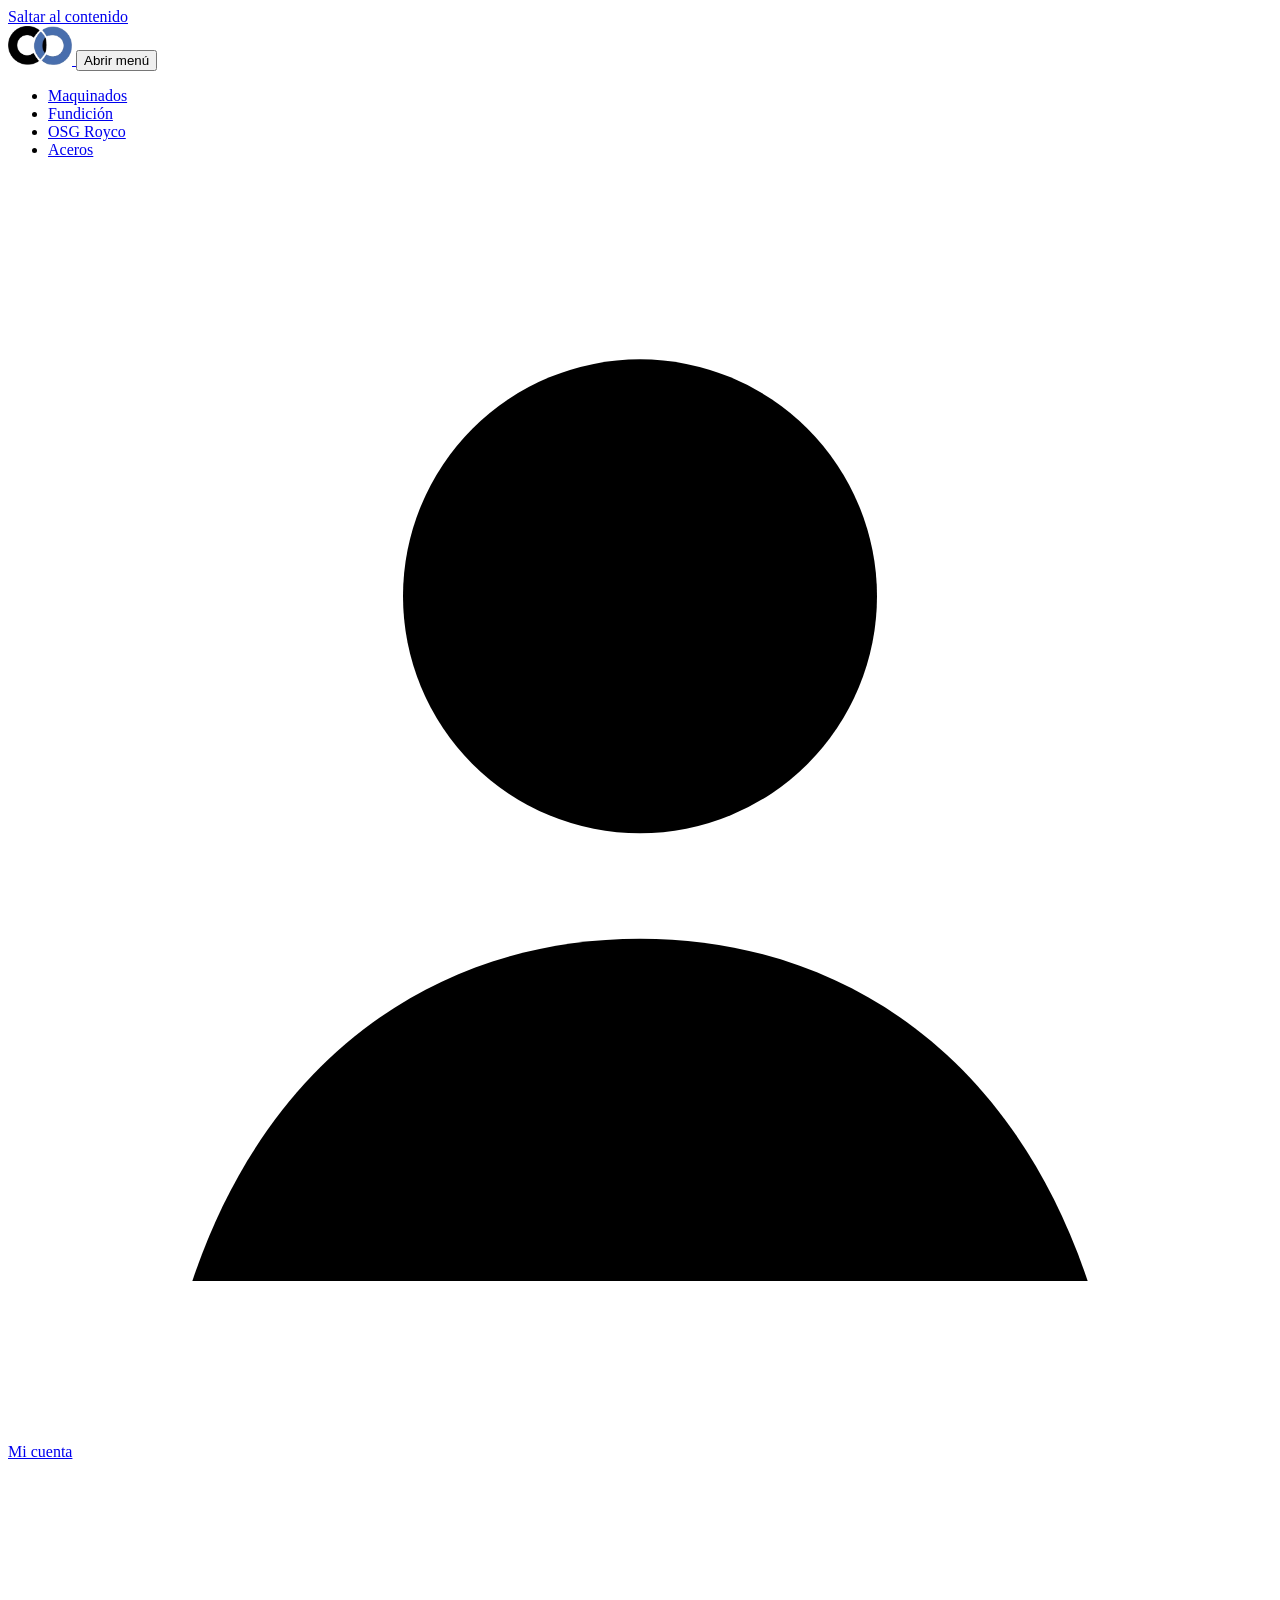
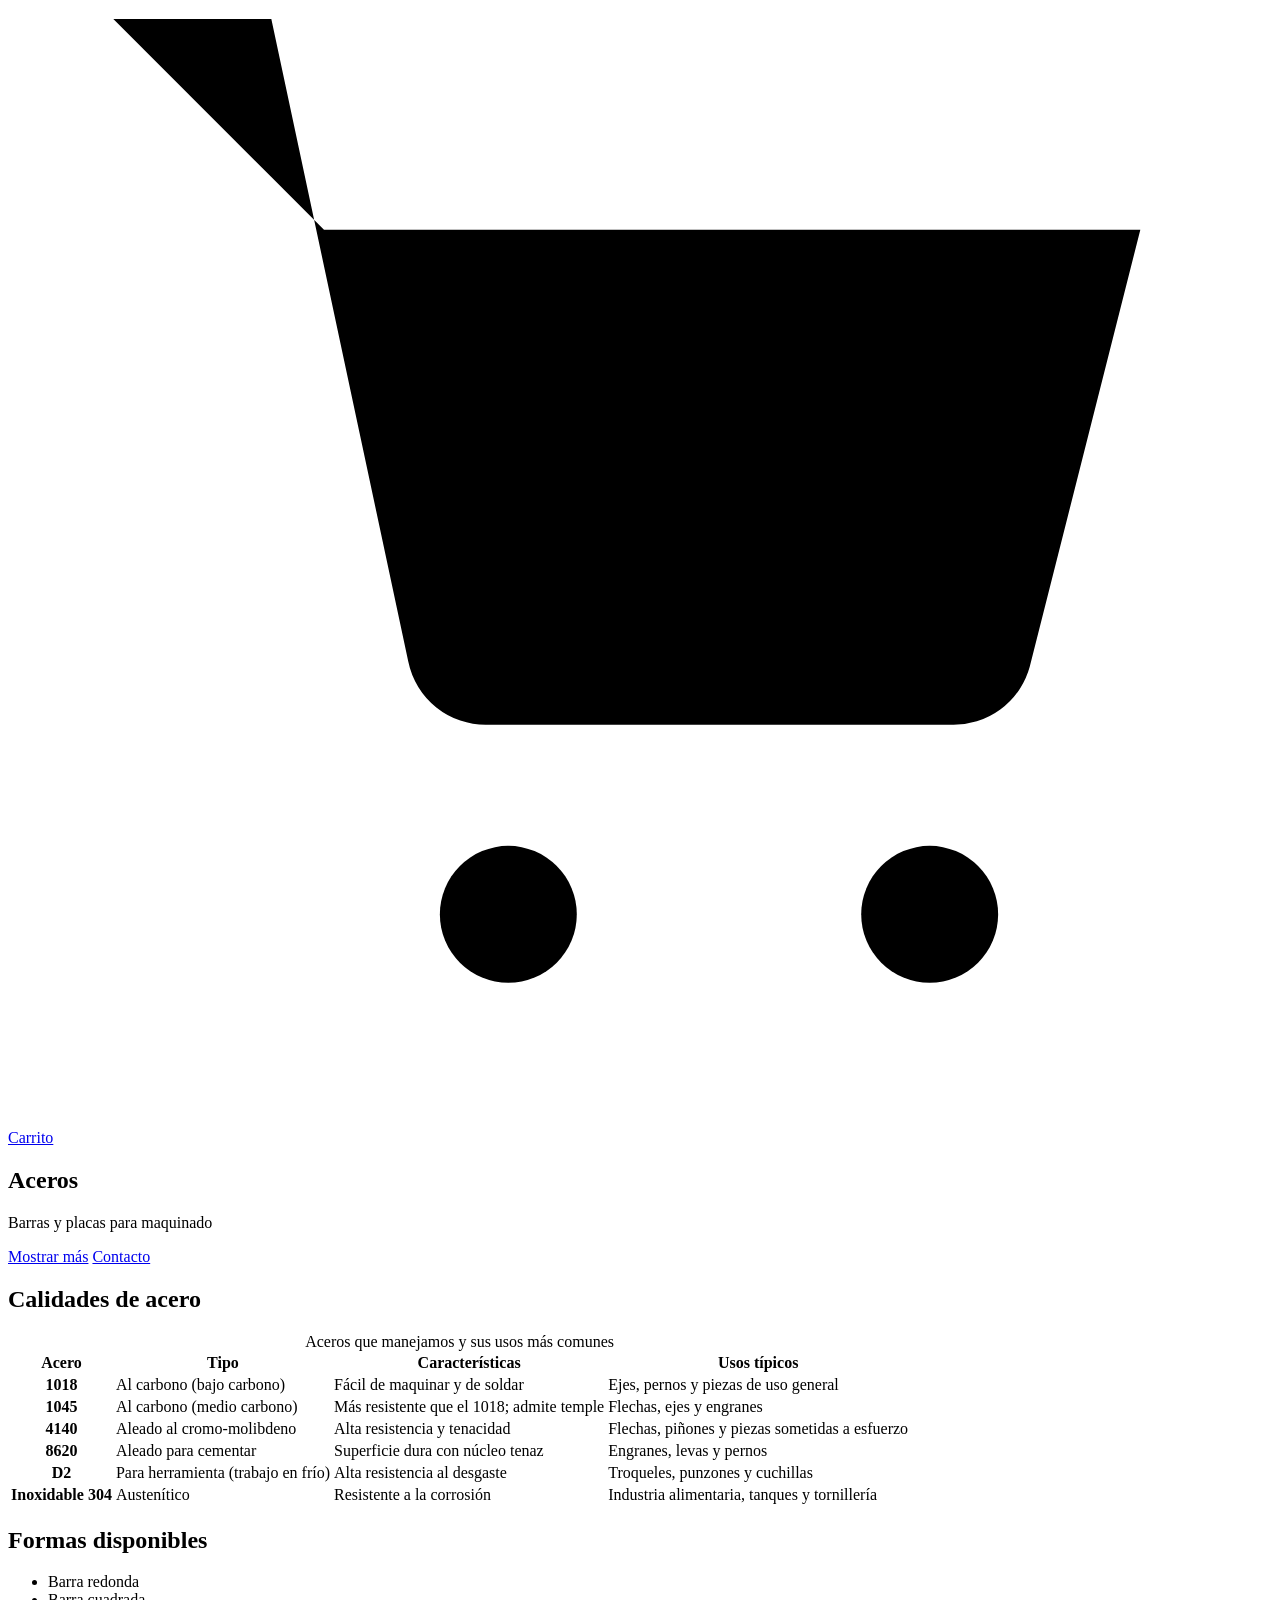
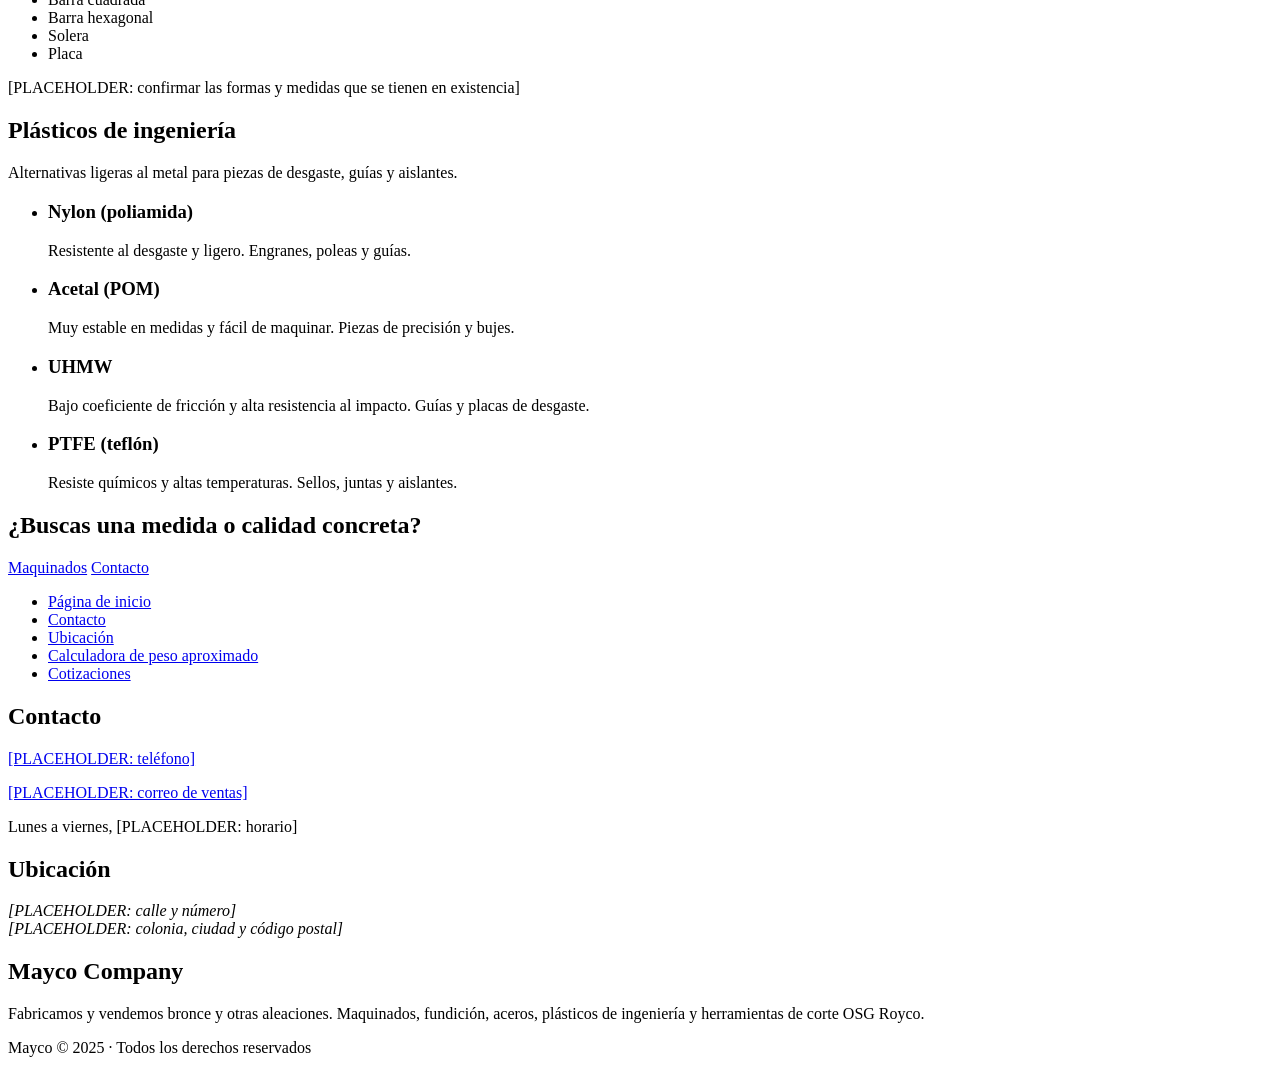
==== pages/aceros.html @ c5e868a6 "estructura HTML de las 9 páginas e imágenes optimizadas" ====
<!DOCTYPE html>
<html lang="es">
<head>
  <meta charset="UTF-8">
  <meta name="viewport" content="width=device-width, initial-scale=1.0">
  <title>Aceros · Mayco Company</title>
  <meta name="description" content="Aceros al carbono, aleados, para herramienta e inoxidables en barra y placa. También plásticos de ingeniería.">
  <link rel="icon" href="../assets/img/logo-co.webp" type="image/webp">
  <!-- Tipografías (propuesta D5, pendiente de aprobar): Kumbh Sans y Archivo -->
  <link rel="preconnect" href="https://fonts.googleapis.com">
  <link rel="preconnect" href="https://fonts.gstatic.com" crossorigin>
  <link rel="stylesheet" href="https://fonts.googleapis.com/css2?family=Archivo:wght@400;600;700&amp;family=Kumbh+Sans:wght@400;500;700&amp;display=swap">
  <!-- Estilos del proyecto, siempre en este orden -->
  <link rel="stylesheet" href="../css/variables.css">
  <link rel="stylesheet" href="../css/base.css">
  <link rel="stylesheet" href="../css/layout.css">
  <link rel="stylesheet" href="../css/components.css">
  <link rel="stylesheet" href="../css/responsive.css">
</head>
<body class="page page--aceros">
  <a class="skip-link" href="#contenido">Saltar al contenido</a>

  <!-- IA: generado · Header común (igual en todas las páginas con navegación) -->
  <header class="site-header">
    <div class="site-header__inner container">
      <a class="site-header__logo" href="../index.html">
        <img src="../assets/img/logo-co.webp" alt="Mayco Company, ir al inicio" width="64" height="39">
      </a>

      <button class="site-header__toggle" type="button" aria-expanded="false" aria-controls="menu-principal">
        <span class="visually-hidden">Abrir menú</span>
        <span class="site-header__toggle-bar" aria-hidden="true"></span>
        <span class="site-header__toggle-bar" aria-hidden="true"></span>
        <span class="site-header__toggle-bar" aria-hidden="true"></span>
      </button>

      <nav class="site-nav" id="menu-principal" aria-label="Principal">
        <ul class="site-nav__list">
          <li class="site-nav__item"><a class="site-nav__link" href="maquinados.html">Maquinados</a></li>
          <li class="site-nav__item"><a class="site-nav__link" href="fundicion.html">Fundición</a></li>
          <li class="site-nav__item"><a class="site-nav__link" href="osgRoyco.html">OSG Royco</a></li>
          <li class="site-nav__item"><a class="site-nav__link" href="aceros.html" aria-current="page">Aceros</a></li>
        </ul>
      </nav>

      <div class="site-header__actions">
        <a class="icon-link" href="user.html">
          <svg class="icon" viewBox="0 0 24 24" aria-hidden="true" focusable="false"><circle cx="12" cy="8" r="4.5"/><path d="M3.5 21c1.4-4.2 4.6-6.5 8.5-6.5s7.1 2.3 8.5 6.5"/></svg>
          <span class="visually-hidden">Mi cuenta</span>
        </a>
        <a class="icon-link icon-link--cart" href="carrito.html">
          <svg class="icon" viewBox="0 0 24 24" aria-hidden="true" focusable="false"><path d="M2 3h3l2.6 12.2a1.5 1.5 0 0 0 1.5 1.2h8.8a1.5 1.5 0 0 0 1.5-1.1L21.5 7H6"/><circle cx="9.5" cy="20" r="1.3"/><circle cx="17.5" cy="20" r="1.3"/></svg>
          <span class="visually-hidden">Carrito</span>
          <span class="cart-count" data-cart-count hidden>0</span>
        </a>
      </div>
    </div>
  </header>

  <main id="contenido">
    <!-- IA: generado · Hero (sin captura en el diseño: propuesta) -->
    <section class="hero hero--simple" aria-labelledby="page-titulo">
      <div class="hero__content container">
        <h1 class="hero__title" id="page-titulo">Aceros</h1>
        <p class="hero__subtitle">Barras y placas para maquinado</p>
        <div class="button-group">
          <a class="btn btn--secondary" href="#calidades-acero">Mostrar más</a>
          <a class="btn btn--primary" href="#contacto">Contacto</a>
        </div>
      </div>
    </section>

    <!-- IA: generado · Calidades de acero -->
    <section class="section section--alt" id="calidades-acero" aria-labelledby="calidades-titulo">
      <div class="container">
        <h2 class="section__title" id="calidades-titulo">Calidades de acero</h2>
        <div class="table-wrapper">
          <table class="data-table">
            <caption class="data-table__caption">Aceros que manejamos y sus usos más comunes</caption>
            <thead>
              <tr>
                <th scope="col">Acero</th>
                <th scope="col">Tipo</th>
                <th scope="col">Características</th>
                <th scope="col">Usos típicos</th>
              </tr>
            </thead>
            <tbody>
              <tr>
                <th scope="row">1018</th>
                <td>Al carbono (bajo carbono)</td>
                <td>Fácil de maquinar y de soldar</td>
                <td>Ejes, pernos y piezas de uso general</td>
              </tr>
              <tr>
                <th scope="row">1045</th>
                <td>Al carbono (medio carbono)</td>
                <td>Más resistente que el 1018; admite temple</td>
                <td>Flechas, ejes y engranes</td>
              </tr>
              <tr>
                <th scope="row">4140</th>
                <td>Aleado al cromo-molibdeno</td>
                <td>Alta resistencia y tenacidad</td>
                <td>Flechas, piñones y piezas sometidas a esfuerzo</td>
              </tr>
              <tr>
                <th scope="row">8620</th>
                <td>Aleado para cementar</td>
                <td>Superficie dura con núcleo tenaz</td>
                <td>Engranes, levas y pernos</td>
              </tr>
              <tr>
                <th scope="row">D2</th>
                <td>Para herramienta (trabajo en frío)</td>
                <td>Alta resistencia al desgaste</td>
                <td>Troqueles, punzones y cuchillas</td>
              </tr>
              <tr>
                <th scope="row">Inoxidable 304</th>
                <td>Austenítico</td>
                <td>Resistente a la corrosión</td>
                <td>Industria alimentaria, tanques y tornillería</td>
              </tr>
            </tbody>
          </table>
        </div>
      </div>
    </section>

    <!-- IA: generado · Formas -->
    <section class="section" aria-labelledby="formas-titulo">
      <div class="container">
        <h2 class="section__title" id="formas-titulo">Formas disponibles</h2>
        <ul class="tag-list">
          <li class="tag-list__item">Barra redonda</li>
          <li class="tag-list__item">Barra cuadrada</li>
          <li class="tag-list__item">Barra hexagonal</li>
          <li class="tag-list__item">Solera</li>
          <li class="tag-list__item">Placa</li>
        </ul>
        <p class="note">[PLACEHOLDER: confirmar las formas y medidas que se tienen en existencia]</p>
      </div>
    </section>

    <!-- IA: generado · Plásticos de ingeniería -->
    <section class="section section--alt" id="plasticos" aria-labelledby="plasticos-titulo">
      <div class="container">
        <h2 class="section__title" id="plasticos-titulo">Plásticos de ingeniería</h2>
        <p class="section__intro">Alternativas ligeras al metal para piezas de desgaste, guías y aislantes.</p>
        <ul class="card-grid card-grid--4">
          <li class="service-card">
            <h3 class="service-card__title">Nylon (poliamida)</h3>
            <p class="service-card__text">Resistente al desgaste y ligero. Engranes, poleas y guías.</p>
          </li>
          <li class="service-card">
            <h3 class="service-card__title">Acetal (POM)</h3>
            <p class="service-card__text">Muy estable en medidas y fácil de maquinar. Piezas de precisión y bujes.</p>
          </li>
          <li class="service-card">
            <h3 class="service-card__title">UHMW</h3>
            <p class="service-card__text">Bajo coeficiente de fricción y alta resistencia al impacto. Guías y placas de desgaste.</p>
          </li>
          <li class="service-card">
            <h3 class="service-card__title">PTFE (teflón)</h3>
            <p class="service-card__text">Resiste químicos y altas temperaturas. Sellos, juntas y aislantes.</p>
          </li>
        </ul>
      </div>
    </section>

    <!-- IA: generado · Llamada a la acción -->
    <section class="cta" aria-labelledby="cta-titulo">
      <div class="container">
        <h2 class="cta__title" id="cta-titulo">¿Buscas una medida o calidad concreta?</h2>
        <div class="button-group">
          <a class="btn btn--secondary" href="maquinados.html">Maquinados</a>
          <a class="btn btn--primary" href="#contacto">Contacto</a>
        </div>
      </div>
    </section>
  </main>

  <!-- IA: generado · Footer común (igual en todas las páginas) -->
  <footer class="site-footer">
    <div class="site-footer__inner container">
      <nav class="site-footer__nav" aria-label="Pie de página">
        <ul class="site-footer__links">
          <li><a href="../index.html">Página de inicio</a></li>
          <li><a href="#contacto">Contacto</a></li>
          <li><a href="#ubicacion">Ubicación</a></li>
          <li><a href="fundicion.html#calculadora">Calculadora de peso aproximado</a></li>
          <li><a href="cotizacion.html">Cotizaciones</a></li>
        </ul>
      </nav>

      <div class="site-footer__info">
        <section class="site-footer__block" id="contacto" aria-labelledby="footer-contacto">
          <h2 class="site-footer__title" id="footer-contacto">Contacto</h2>
          <!-- PLACEHOLDER: sustituir teléfono y correo por los reales -->
          <p><a href="tel:+520000000000">[PLACEHOLDER: teléfono]</a></p>
          <p><a href="mailto:ventas@ejemplo.com">[PLACEHOLDER: correo de ventas]</a></p>
          <p>Lunes a viernes, [PLACEHOLDER: horario]</p>
        </section>
        <section class="site-footer__block" id="ubicacion" aria-labelledby="footer-ubicacion">
          <h2 class="site-footer__title" id="footer-ubicacion">Ubicación</h2>
          <address>[PLACEHOLDER: calle y número]<br>[PLACEHOLDER: colonia, ciudad y código postal]</address>
        </section>
        <section class="site-footer__block" aria-labelledby="footer-empresa">
          <h2 class="site-footer__title" id="footer-empresa">Mayco Company</h2>
          <p>Fabricamos y vendemos bronce y otras aleaciones. Maquinados, fundición, aceros, plásticos de ingeniería y herramientas de corte OSG Royco.</p>
        </section>
      </div>

      <p class="site-footer__copy">Mayco © 2025 · Todos los derechos reservados</p>
    </div>
  </footer>
</body>
</html>
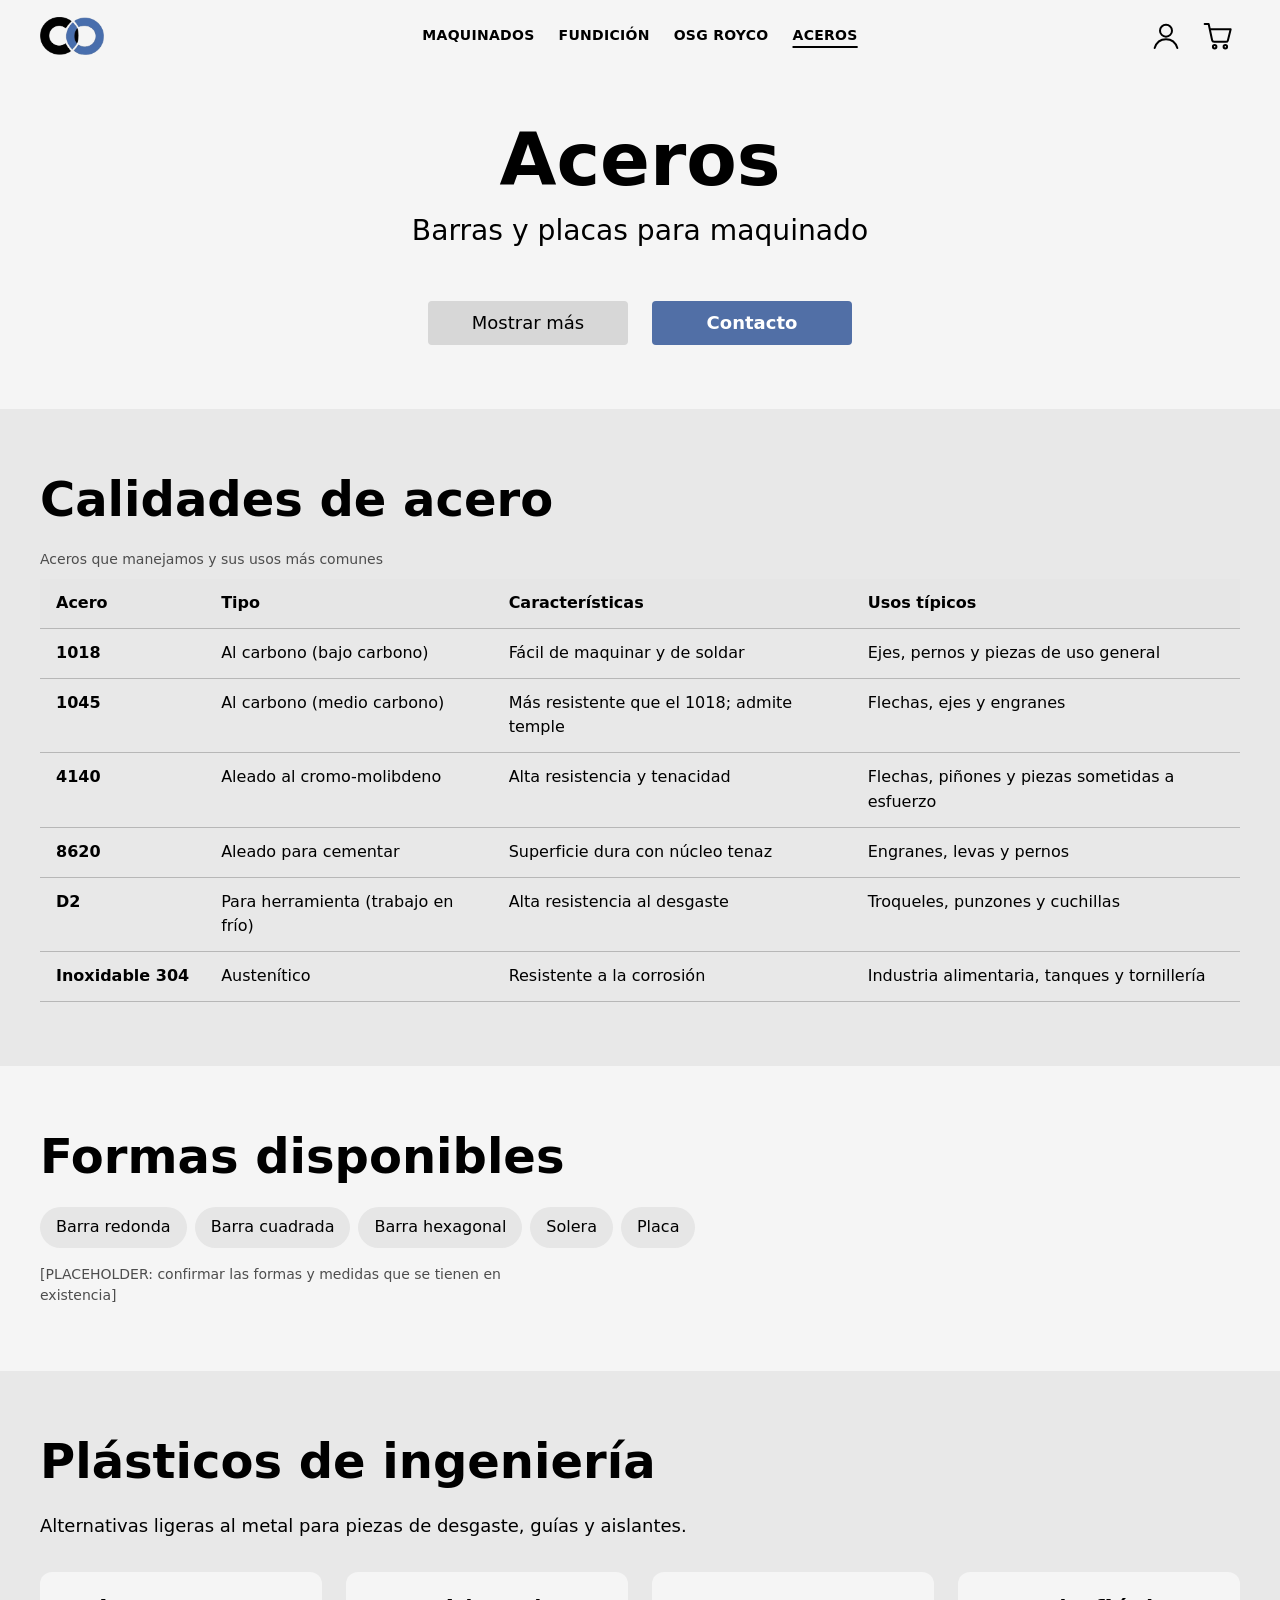
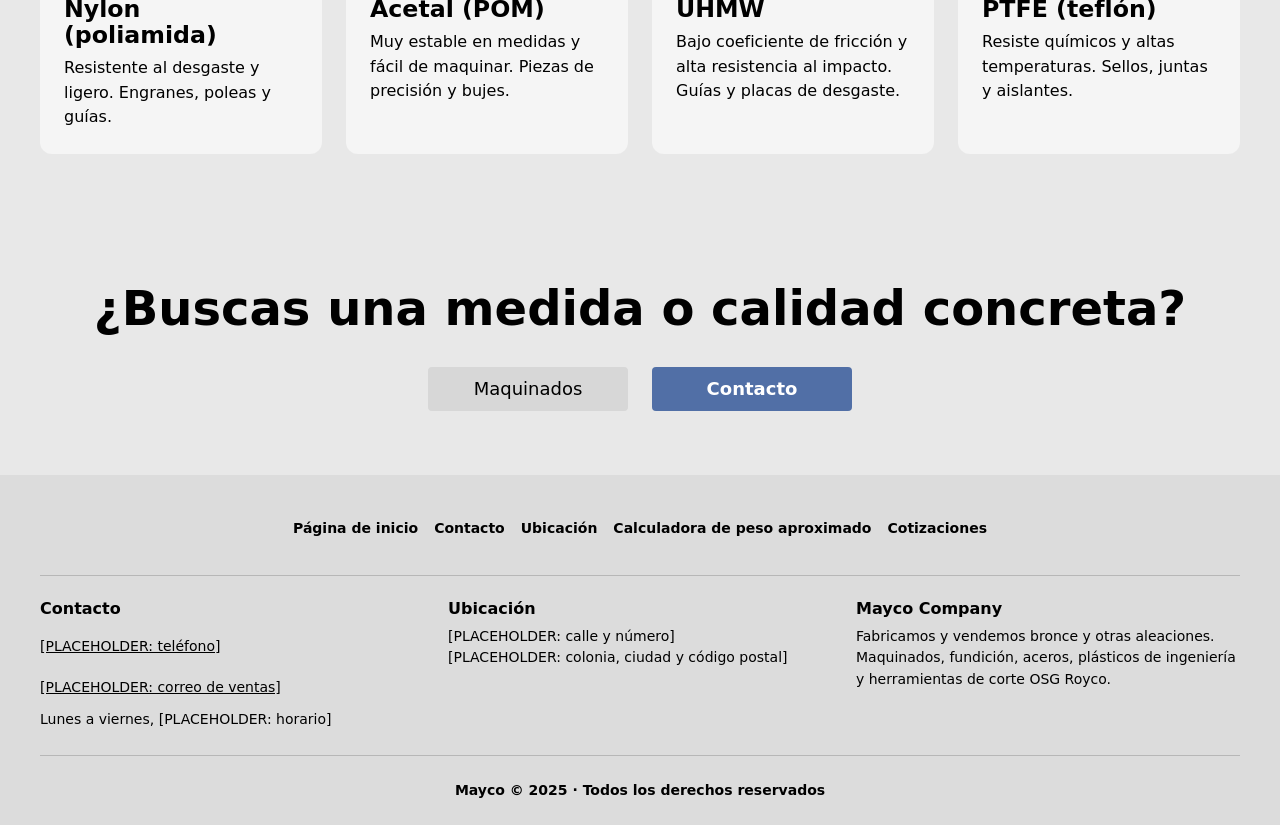
==== commit b5566b1a: "interacciones con JavaScript (menú, carrusel, calculadora, cotización, compra, carrito y cuenta)" ====
--- a/pages/aceros.html
+++ b/pages/aceros.html
@@ -16,6 +16,9 @@
   <link rel="stylesheet" href="../css/layout.css">
   <link rel="stylesheet" href="../css/components.css">
   <link rel="stylesheet" href="../css/responsive.css">
+  <!-- main.js se carga sin defer para añadir la clase .js antes de pintar la página -->
+  <script src="../js/main.js"></script>
+
 </head>
 <body class="page page--aceros">
   <a class="skip-link" href="#contenido">Saltar al contenido</a>
--- a/css/variables.css
+++ b/css/variables.css
@@ -0,0 +1,94 @@
+/* ==========================================================================
+   variables.css
+   Design tokens del proyecto. Es el ÚNICO archivo donde se escriben colores,
+   fuentes, tamaños, espaciados y radios. El resto de hojas usa var(--…).
+   Valores medidos en las capturas de docs/diseno/ (Fase 0).
+   ========================================================================== */
+
+:root {
+  /* ------------------------------------------------------------------
+     Colores
+     ------------------------------------------------------------------ */
+  --color-primario: #516fa6;          /* Botón principal, panel del login */
+  --color-primario-hover: #415a88;    /* Hover del botón principal (propuesta) */
+  --color-texto: #000000;             /* Texto y titulares */
+  --color-texto-suave: #4d4d4d;       /* Ayudas, notas y referencias */
+  --color-texto-invertido: #ffffff;   /* Texto sobre foto o sobre azul */
+  --color-fondo: #f5f5f5;             /* Fondo general */
+  --color-superficie: #f2f2f2;        /* Tarjetas y opciones SAE */
+  --color-seccion: #e8e8e8;           /* Fondo de zonas (carrusel, tarjetas) */
+  --color-caja: #e6e6e6;              /* Caja de opciones de la cotización */
+  --color-btn-secundario: #d7d7d7;    /* Botón «Mostrar más» */
+  --color-btn-secundario-hover: #c4c4c4;
+  --color-input: #dbdbdb;             /* Campos del login y signup */
+  --color-footer: #dcdcdc;            /* Footer */
+  --color-deshabilitado: #cecece;     /* Botones inactivos */
+  --color-indicador: #7b7b7b;         /* Puntos del carrusel y de los pasos */
+  --color-borde: #b7b7b7;             /* Borde de la tarjeta de producto */
+  --color-blanco: #ffffff;            /* Fondos blancos (ilustración del login) */
+  --color-error: #b3261e;             /* Mensajes de error (propuesta) */
+  --color-foco: #1f3a6b;              /* Anillo de foco del teclado (propuesta) */
+  --color-velo: rgb(0 0 0 / 0.45);    /* Velo sobre las fotos para leer el texto */
+  --color-hover-oscuro: rgb(0 0 0 / 0.06);      /* Hover sobre fondo claro */
+  --color-hover-claro: rgb(255 255 255 / 0.5);  /* Hover dentro de la caja de opciones */
+
+  /* ------------------------------------------------------------------
+     Tipografía (D5: pendiente de aprobar al verla)
+     ------------------------------------------------------------------ */
+  --font-titulos: "Kumbh Sans", "Segoe UI", system-ui, sans-serif;
+  --font-ui: "Archivo", "Segoe UI", system-ui, sans-serif;
+
+  --fs-hero: clamp(2.5rem, 4.5vw + 1rem, 5.5rem);      /* «Osg Royco», «Maquinados» */
+  --fs-titulo: clamp(2rem, 2.5vw + 1rem, 3.5rem);      /* «¿Qué tipo», «Stock» */
+  --fs-subtitulo: clamp(1.25rem, 1.2vw + 0.8rem, 2rem);/* «Somos distribuidores…» */
+  --fs-h3: clamp(1.25rem, 0.6vw + 1rem, 1.5rem);
+  --fs-grande: 1.125rem;
+  --fs-cuerpo: 1rem;
+  --fs-pequeno: 0.875rem;
+  --fs-mini: 0.75rem;
+
+  --fw-regular: 400;
+  --fw-medio: 500;
+  --fw-semi: 600;
+  --fw-bold: 700;
+
+  --lh-titulo: 1.1;
+  --lh-cuerpo: 1.55;
+
+  /* ------------------------------------------------------------------
+     Espaciado (escala de 8 px)
+     ------------------------------------------------------------------ */
+  --espacio-1: 0.5rem;   /*  8 px */
+  --espacio-2: 1rem;     /* 16 px */
+  --espacio-3: 1.5rem;   /* 24 px */
+  --espacio-4: 2rem;     /* 32 px */
+  --espacio-5: 3rem;     /* 48 px */
+  --espacio-6: 4rem;     /* 64 px */
+  --espacio-7: 6rem;     /* 96 px */
+
+  /* ------------------------------------------------------------------
+     Radios
+     ------------------------------------------------------------------ */
+  --radio-boton: 4px;
+  --radio-input: 8px;
+  --radio-tarjeta: 12px;
+  --radio-circulo: 50%;
+  --radio-pildora: 999px;
+
+  /* ------------------------------------------------------------------
+     Layout
+     Breakpoints (solo referencia: las custom properties no funcionan
+     dentro de @media): 768px tablet · 1024px escritorio · 1440px diseño
+     ------------------------------------------------------------------ */
+  --ancho-max: 1200px;
+  --ancho-texto: 60ch;
+  --margen-lateral: clamp(1rem, 4vw, 2rem);
+  --header-alto: 4.5rem;
+  --tactil-min: 44px;   /* Área táctil mínima */
+
+  /* ------------------------------------------------------------------
+     Efectos
+     ------------------------------------------------------------------ */
+  --sombra-tarjeta: 0 2px 8px rgb(0 0 0 / 0.08);
+  --transicion: 180ms ease;
+}
--- a/css/base.css
+++ b/css/base.css
@@ -0,0 +1,175 @@
+/* ==========================================================================
+   base.css
+   Reset mínimo y estilos de los elementos HTML sin clase.
+   ========================================================================== */
+
+/* ==========================================================
+   RESET
+   ========================================================== */
+*,
+*::before,
+*::after {
+  box-sizing: border-box;
+}
+
+body,
+h1, h2, h3, h4,
+p,
+figure,
+blockquote,
+dl, dd {
+  margin: 0;
+}
+
+ul[class],
+ol[class] {
+  margin: 0;
+  padding: 0;
+  list-style: none;
+}
+
+/* ==========================================================
+   DOCUMENTO
+   ========================================================== */
+html {
+  scroll-behavior: smooth;
+  -webkit-text-size-adjust: 100%;
+  text-size-adjust: 100%;
+}
+
+body {
+  min-height: 100vh;
+  font-family: var(--font-titulos);
+  font-size: var(--fs-cuerpo);
+  line-height: var(--lh-cuerpo);
+  color: var(--color-texto);
+  background-color: var(--color-fondo);
+  overflow-wrap: break-word;
+}
+
+/* Las anclas no quedan tapadas por el header fijo */
+[id] {
+  scroll-margin-top: calc(var(--header-alto) + var(--espacio-2));
+}
+
+/* El atributo hidden oculta. OJO: una clase que declare display (flex,
+   grid…) tiene la misma prioridad y lo anula; esos casos se refuerzan
+   al final de components.css («ESTADO: oculto»). */
+[hidden] {
+  display: none;
+}
+
+/* ==========================================================
+   TIPOGRAFÍA
+   ========================================================== */
+h1, h2, h3, h4 {
+  font-family: var(--font-titulos);
+  font-weight: var(--fw-bold);
+  line-height: var(--lh-titulo);
+  text-wrap: balance;
+}
+
+a {
+  color: inherit;
+}
+
+strong {
+  font-weight: var(--fw-bold);
+}
+
+address {
+  font-style: normal;
+}
+
+abbr[title] {
+  text-decoration: none;
+}
+
+/* ==========================================================
+   MEDIOS
+   ========================================================== */
+img,
+svg {
+  display: block;
+  max-width: 100%;
+}
+
+img {
+  height: auto;
+}
+
+/* ==========================================================
+   FORMULARIOS Y TABLAS
+   ========================================================== */
+button,
+input,
+select,
+textarea {
+  font: inherit;
+  color: inherit;
+}
+
+button {
+  cursor: pointer;
+}
+
+fieldset {
+  min-width: 0;   /* Evita que un fieldset desborde en móvil */
+  margin: 0;
+  padding: 0;
+  border: 0;
+}
+
+table {
+  width: 100%;
+  border-collapse: collapse;
+}
+
+hr {
+  border: 0;
+  border-top: 1px solid currentColor;
+}
+
+/* ==========================================================
+   FOCO DEL TECLADO
+   ========================================================== */
+:focus-visible {
+  outline: 3px solid var(--color-foco);
+  outline-offset: 3px;
+}
+
+/* ==========================================================
+   UTILIDADES DE ACCESIBILIDAD
+   ========================================================== */
+
+/* Oculta visualmente pero lo leen los lectores de pantalla */
+.visually-hidden {
+  position: absolute;
+  width: 1px;
+  height: 1px;
+  margin: -1px;
+  padding: 0;
+  overflow: hidden;
+  clip: rect(0 0 0 0);
+  white-space: nowrap;
+  border: 0;
+}
+
+/* Enlace «Saltar al contenido»: aparece al recibir el foco */
+.skip-link {
+  position: absolute;
+  top: var(--espacio-1);
+  left: var(--espacio-1);
+  z-index: 200;
+  padding: var(--espacio-1) var(--espacio-2);
+  font-weight: var(--fw-bold);
+  color: var(--color-texto-invertido);
+  background-color: var(--color-primario);
+  border-radius: var(--radio-boton);
+  transform: translateY(-200%);
+  transition: transform var(--transicion);
+}
+
+.skip-link:focus {
+  transform: translateY(0);
+}
--- a/css/layout.css
+++ b/css/layout.css
@@ -0,0 +1,284 @@
+/* ==========================================================================
+   layout.css
+   Estructura general: contenedor, header, navegación, footer y secciones.
+   Mobile-first: aquí están los estilos de móvil; los cambios para pantallas
+   mayores están en responsive.css.
+   ========================================================================== */
+
+/* ==========================================================
+   CONTENEDOR
+   ========================================================== */
+.container {
+  width: min(100% - 2 * var(--margen-lateral), var(--ancho-max));
+  margin-inline: auto;
+}
+
+/* ==========================================================
+   HEADER
+   ========================================================== */
+.site-header {
+  position: sticky;
+  top: 0;
+  z-index: 100;
+  background-color: var(--color-fondo);
+}
+
+.site-header__inner {
+  position: relative;
+  display: flex;
+  flex-wrap: wrap;
+  align-items: center;
+  gap: var(--espacio-1) var(--espacio-2);
+  min-height: var(--header-alto);
+}
+
+.site-header__logo {
+  display: inline-flex;
+  align-items: center;
+  min-height: var(--tactil-min);
+}
+
+.site-header__logo img {
+  width: 3.5rem;
+}
+
+.site-header__actions {
+  display: flex;
+  align-items: center;
+  gap: var(--espacio-1);
+  margin-left: auto;
+}
+
+/* Botón hamburguesa: solo existe cuando hay JavaScript (clase .js en <html>) */
+.site-header__toggle {
+  display: none;
+  flex-direction: column;
+  justify-content: center;
+  gap: 5px;
+  width: var(--tactil-min);
+  height: var(--tactil-min);
+  padding: 10px;
+  background: none;
+  border: 0;
+  border-radius: var(--radio-boton);
+}
+
+.js .site-header__toggle {
+  display: inline-flex;
+}
+
+.site-header__toggle-bar {
+  display: block;
+  width: 100%;
+  height: 2px;
+  background-color: currentColor;
+  border-radius: 2px;
+  transition: transform var(--transicion), opacity var(--transicion);
+}
+
+/* Barras en forma de X cuando el menú está abierto */
+.site-header__toggle[aria-expanded="true"] .site-header__toggle-bar:nth-child(2) {
+  transform: translateY(7px) rotate(45deg);
+}
+
+.site-header__toggle[aria-expanded="true"] .site-header__toggle-bar:nth-child(3) {
+  opacity: 0;
+}
+
+.site-header__toggle[aria-expanded="true"] .site-header__toggle-bar:nth-child(4) {
+  transform: translateY(-7px) rotate(-45deg);
+}
+
+/* Variante: header transparente sobre la foto del hero (Maquinados, Fundición) */
+.site-header--overlay {
+  position: absolute;
+  inset-inline: 0;
+  color: var(--color-texto-invertido);
+  background-color: transparent;
+}
+
+/* Variante: header simplificado de los flujos (logo + título) */
+.site-header--simple .site-header__logo img {
+  width: auto;
+  height: 2.5rem;
+}
+
+.site-header__label {
+  margin-left: auto;
+  font-size: var(--fs-h3);
+  font-weight: var(--fw-bold);
+}
+
+/* ==========================================================
+   NAVEGACIÓN PRINCIPAL
+   Sin JS se ve siempre (en móvil, debajo del logo).
+   Con JS, en móvil es un panel desplegable.
+   ========================================================== */
+.site-nav {
+  order: 3;
+  width: 100%;
+}
+
+.js .site-nav {
+  position: absolute;
+  top: 100%;
+  inset-inline: calc(-1 * var(--margen-lateral));
+  display: none;
+  padding: var(--espacio-2) var(--margen-lateral) var(--espacio-3);
+  color: var(--color-texto);
+  background-color: var(--color-fondo);
+  box-shadow: var(--sombra-tarjeta);
+}
+
+.js .site-nav.is-open {
+  display: block;
+}
+
+.site-nav__list {
+  display: flex;
+  flex-wrap: wrap;
+  gap: 0 var(--espacio-2);
+}
+
+.js .site-nav__list {
+  flex-direction: column;
+}
+
+.site-nav__link {
+  display: flex;
+  align-items: center;
+  min-height: var(--tactil-min);
+  font-family: var(--font-ui);
+  font-size: var(--fs-pequeno);
+  font-weight: var(--fw-bold);
+  text-decoration: none;
+  text-transform: uppercase;
+  letter-spacing: 0.02em;
+}
+
+.site-nav__link:hover,
+.site-nav__link[aria-current="page"] {
+  text-decoration: underline;
+  text-decoration-thickness: 2px;
+  text-underline-offset: 6px;
+}
+
+/* ==========================================================
+   FOOTER
+   ========================================================== */
+.site-footer {
+  padding-block: var(--espacio-4) var(--espacio-3);
+  font-size: var(--fs-pequeno);
+  background-color: var(--color-footer);
+}
+
+.site-footer__links {
+  display: flex;
+  flex-direction: column;
+  align-items: center;
+  gap: 0 var(--espacio-2);
+}
+
+.site-footer__links a {
+  display: inline-flex;
+  align-items: center;
+  min-height: var(--tactil-min);
+  font-weight: var(--fw-semi);
+  text-decoration: none;
+}
+
+.site-footer__links a:hover {
+  text-decoration: underline;
+}
+
+.site-footer__info {
+  display: grid;
+  gap: var(--espacio-3);
+  margin-block: var(--espacio-3);
+  padding-block: var(--espacio-3);
+  text-align: center;
+  border-block: 1px solid var(--color-borde);
+}
+
+.site-footer__title {
+  margin-bottom: var(--espacio-1);
+  font-size: var(--fs-cuerpo);
+}
+
+.site-footer__block a {
+  display: inline-block;
+  padding-block: 0.625rem;
+}
+
+.site-footer__copy {
+  font-weight: var(--fw-semi);
+  text-align: center;
+}
+
+/* ==========================================================
+   SECCIONES GENÉRICAS
+   ========================================================== */
+.section {
+  padding-block: var(--espacio-6);
+}
+
+.section--alt {
+  background-color: var(--color-seccion);
+}
+
+.section__title {
+  margin-bottom: var(--espacio-3);
+  font-size: var(--fs-titulo);
+}
+
+.section__intro {
+  max-width: var(--ancho-texto);
+  margin-bottom: var(--espacio-4);
+  font-size: var(--fs-grande);
+}
+
+.eyebrow {
+  margin-bottom: var(--espacio-1);
+  font-family: var(--font-ui);
+  font-weight: var(--fw-bold);
+}
+
+/* Rejilla de tarjetas que se adapta sola al ancho disponible */
+.card-grid {
+  display: grid;
+  grid-template-columns: repeat(auto-fit, minmax(min(16rem, 100%), 1fr));
+  gap: var(--espacio-3);
+}
+
+.card-grid--4 {
+  grid-template-columns: repeat(auto-fit, minmax(min(12rem, 100%), 1fr));
+}
+
+/* Dos columnas: imagen y texto (una columna en móvil) */
+.split {
+  display: grid;
+  gap: var(--espacio-4);
+  align-items: center;
+}
+
+.split__image {
+  width: 100%;
+  aspect-ratio: 16 / 9;
+  object-fit: cover;
+  border-radius: var(--radio-tarjeta);
+}
+
+.split__text p {
+  max-width: var(--ancho-texto);
+  margin-bottom: var(--espacio-3);
+}
+
+/* Grupo de botones centrado (ocupa todo el ancho para que los botones
+   no se apilen dentro de contenedores flex centrados) */
+.button-group {
+  display: flex;
+  width: 100%;
+  flex-wrap: wrap;
+  justify-content: center;
+  gap: var(--espacio-2) var(--espacio-3);
+}
--- a/css/components.css
+++ b/css/components.css
@@ -0,0 +1,1467 @@
+/* ==========================================================================
+   components.css
+   Un bloque por componente. Estilos de móvil (mobile-first); los cambios
+   para pantallas mayores están en responsive.css.
+   Estados que añade JavaScript: .is-active, .is-open, .is-invalid.
+   ========================================================================== */
+
+/* ==========================================================
+   COMPONENTE: Icono SVG
+   ========================================================== */
+.icon {
+  width: 2rem;
+  height: 2rem;
+  flex-shrink: 0;
+  fill: none;
+  stroke: currentColor;
+  stroke-width: 1.5;
+  stroke-linecap: round;
+  stroke-linejoin: round;
+}
+
+.icon--sm {
+  width: 1.25rem;
+  height: 1.25rem;
+}
+
+.icon--xl {
+  width: 3.5rem;
+  height: 3.5rem;
+}
+
+/* Enlace de icono del header (usuario y carrito) */
+.icon-link {
+  position: relative;
+  display: inline-flex;
+  align-items: center;
+  justify-content: center;
+  width: var(--tactil-min);
+  height: var(--tactil-min);
+  border-radius: var(--radio-boton);
+}
+
+.icon-link:hover {
+  background-color: var(--color-hover-oscuro);
+}
+
+/* Contador de productos del carrito */
+.cart-count:not([hidden]) {
+  position: absolute;
+  top: 0;
+  right: 0;
+  display: grid;
+  place-items: center;
+  min-width: 1.25rem;
+  height: 1.25rem;
+  padding-inline: 0.25rem;
+  font-family: var(--font-ui);
+  font-size: var(--fs-mini);
+  font-weight: var(--fw-bold);
+  color: var(--color-texto-invertido);
+  background-color: var(--color-primario);
+  border-radius: var(--radio-pildora);
+}
+
+/* ==========================================================
+   COMPONENTE: Botón
+   ========================================================== */
+.btn {
+  display: inline-flex;
+  align-items: center;
+  justify-content: center;
+  gap: var(--espacio-1);
+  min-height: var(--tactil-min);
+  padding: var(--espacio-1) var(--espacio-3);
+  font-family: var(--font-ui);
+  font-size: var(--fs-grande);
+  line-height: 1.2;
+  text-align: center;
+  text-decoration: none;
+  border: 2px solid transparent;
+  border-radius: var(--radio-boton);
+  transition: background-color var(--transicion), border-color var(--transicion);
+}
+
+.button-group .btn {
+  min-width: min(12.5rem, 100%);
+}
+
+/* Principal: azul (Solicitar cotización, Cotizar, Siguiente…) */
+.btn--primary {
+  font-weight: var(--fw-bold);
+  color: var(--color-texto-invertido);
+  background-color: var(--color-primario);
+}
+
+.btn--primary:hover {
+  background-color: var(--color-primario-hover);
+}
+
+/* Secundario: gris (Mostrar más) */
+.btn--secondary {
+  color: var(--color-texto);
+  background-color: var(--color-btn-secundario);
+}
+
+.btn--secondary:hover {
+  background-color: var(--color-btn-secundario-hover);
+}
+
+/* Fantasma: solo borde (Anterior) */
+.btn--ghost {
+  color: var(--color-texto);
+  background-color: transparent;
+  border-color: var(--color-texto);
+}
+
+.btn--ghost:hover {
+  background-color: var(--color-hover-oscuro);
+}
+
+/* Claro: blanco sobre el panel azul del login */
+.btn--light {
+  color: var(--color-texto);
+  background-color: var(--color-blanco);
+  border-radius: var(--radio-input);
+}
+
+.btn--light:hover {
+  background-color: var(--color-caja);
+}
+
+/* Texto: sin fondo (Sign up / Log in en el formulario de registro) */
+.btn--text {
+  font-size: 1.5rem;   /* Texto grande: el contraste negro sobre azul (4.2:1) es válido */
+  color: var(--color-texto);
+  background-color: transparent;
+}
+
+.btn--text:hover {
+  text-decoration: underline;
+}
+
+/* Contacto: pequeño, en cada paso de la cotización */
+.btn--contact {
+  min-height: 2.25rem;
+  padding: 0.25rem var(--espacio-2);
+  font-size: var(--fs-cuerpo);
+  font-weight: var(--fw-bold);
+  color: var(--color-texto-invertido);
+  background-color: var(--color-primario);
+}
+
+.btn--contact:hover {
+  background-color: var(--color-primario-hover);
+}
+
+.btn--lg {
+  padding-inline: var(--espacio-4);
+  font-size: var(--fs-h3);
+  font-weight: var(--fw-bold);
+}
+
+.btn--block {
+  width: 100%;
+}
+
+.btn:disabled,
+.btn[aria-disabled="true"] {
+  color: var(--color-texto-suave);
+  background-color: var(--color-deshabilitado);
+  cursor: not-allowed;
+}
+
+/* Sobre fotos o fondos azules, el foco se ve en blanco */
+.feature :focus-visible,
+.page-hero :focus-visible,
+.slide :focus-visible,
+.auth__panel :focus-visible {
+  outline-color: var(--color-texto-invertido);
+}
+
+/* ==========================================================
+   COMPONENTE: Hero de producto (inicio, sección 1) y hero simple
+   ========================================================== */
+.hero {
+  padding-block: var(--espacio-5) var(--espacio-6);
+  text-align: center;
+}
+
+.hero__content {
+  display: flex;
+  flex-direction: column;
+  align-items: center;
+}
+
+.hero__title {
+  font-size: var(--fs-hero);
+}
+
+.hero__subtitle {
+  margin-top: var(--espacio-1);
+  font-size: var(--fs-subtitulo);
+}
+
+.hero__image {
+  width: min(100%, 44rem);
+  margin-block: var(--espacio-5);
+}
+
+.hero--simple .hero__subtitle {
+  margin-bottom: var(--espacio-5);
+}
+
+/* ==========================================================
+   COMPONENTE: Sección sobre foto (inicio, sección 3) y hero de página
+   ========================================================== */
+.feature,
+.page-hero {
+  position: relative;
+  display: flex;
+  min-height: clamp(28rem, 80vh, 40rem);
+  overflow: hidden;
+  color: var(--color-texto-invertido);
+  text-align: center;
+  isolation: isolate;
+}
+
+.page-hero {
+  min-height: clamp(32rem, 100svh, 48rem);
+  padding-top: var(--header-alto);
+}
+
+.feature__bg,
+.page-hero__bg {
+  position: absolute;
+  inset: 0;
+  z-index: -2;
+  width: 100%;
+  height: 100%;
+  object-fit: cover;
+}
+
+/* Velo oscuro para que el texto blanco se lea sobre cualquier foto */
+.feature::after,
+.page-hero::after {
+  content: "";
+  position: absolute;
+  inset: 0;
+  z-index: -1;
+  background: linear-gradient(to bottom, var(--color-velo), transparent 45%, var(--color-velo));
+}
+
+.feature__content,
+.page-hero__content {
+  display: flex;
+  flex-direction: column;
+  align-items: center;
+  padding-block: var(--espacio-6) var(--espacio-5);
+}
+
+/* Título y subtítulo arriba; botones abajo, como en el diseño */
+.feature__content .button-group,
+.page-hero__content .button-group {
+  margin-top: auto;
+  padding-top: var(--espacio-5);
+}
+
+.feature__title,
+.page-hero__title {
+  font-size: var(--fs-hero);
+}
+
+.feature__subtitle,
+.page-hero__subtitle {
+  margin-top: var(--espacio-2);
+  font-size: var(--fs-subtitulo);
+}
+
+/* ==========================================================
+   COMPONENTE: Carrusel (inicio, sección 2)
+   Sin JS: las diapositivas se desplazan con el dedo o la barra (scroll-snap).
+   Con JS: se añaden flechas y puntos.
+   ========================================================== */
+.carousel {
+  padding-block: var(--espacio-6);
+  background-color: var(--color-seccion);
+}
+
+.carousel__inner {
+  position: relative;
+}
+
+.carousel__track {
+  display: grid;
+  grid-auto-columns: 100%;
+  grid-auto-flow: column;
+  gap: var(--espacio-2);
+  overflow-x: auto;
+  scroll-snap-type: x mandatory;
+  overscroll-behavior-x: contain;
+  border-radius: var(--radio-tarjeta);
+}
+
+.js .carousel__track {
+  scrollbar-width: none;
+}
+
+.carousel__slide {
+  scroll-snap-align: start;
+}
+
+.slide {
+  position: relative;
+  display: flex;
+  align-items: flex-end;
+  min-height: 26rem;
+  overflow: hidden;
+  color: var(--color-texto-invertido);
+  border-radius: var(--radio-tarjeta);
+  isolation: isolate;
+}
+
+.slide__image {
+  position: absolute;
+  inset: 0;
+  z-index: -2;
+  width: 100%;
+  height: 100%;
+  object-fit: cover;
+}
+
+.slide::after {
+  content: "";
+  position: absolute;
+  inset: 0;
+  z-index: -1;
+  background: linear-gradient(to top, var(--color-velo), transparent 70%),
+              linear-gradient(to bottom, var(--color-velo), transparent 30%);
+}
+
+.slide__content {
+  display: flex;
+  flex-direction: column;
+  align-items: flex-start;
+  width: 100%;
+  min-height: 26rem;
+  padding: var(--espacio-3);
+}
+
+.slide__eyebrow {
+  font-family: var(--font-ui);
+  font-weight: var(--fw-bold);
+}
+
+.slide__title {
+  margin-top: auto;
+  font-size: var(--fs-titulo);
+}
+
+.slide__subtitle {
+  margin-bottom: var(--espacio-2);
+  font-size: var(--fs-subtitulo);
+}
+
+.slide .button-group {
+  justify-content: flex-start;
+  gap: var(--espacio-1) var(--espacio-2);
+}
+
+.slide .button-group .btn {
+  min-width: 0;
+  padding-inline: var(--espacio-2);
+  font-size: var(--fs-cuerpo);
+}
+
+/* Flechas y puntos: solo con JS */
+.carousel__arrow,
+.carousel__dots {
+  display: none;
+}
+
+.js .carousel__arrow {
+  position: absolute;
+  top: 13rem;
+  display: inline-flex;
+  align-items: center;
+  justify-content: center;
+  width: var(--tactil-min);
+  height: var(--tactil-min);
+  padding: 0;
+  color: var(--color-texto);
+  background-color: var(--color-fondo);
+  border: 0;
+  border-radius: var(--radio-circulo);
+  box-shadow: var(--sombra-tarjeta);
+  transform: translateY(-50%);
+}
+
+.js .carousel__arrow--prev {
+  left: var(--espacio-1);
+}
+
+.js .carousel__arrow--next {
+  right: var(--espacio-1);
+}
+
+.js .carousel__dots {
+  display: flex;
+  justify-content: center;
+  gap: var(--espacio-1);
+  margin-top: var(--espacio-3);
+}
+
+/* El punto se ve de 14 px, pero el área táctil es de 44 px */
+.carousel__dot {
+  display: grid;
+  place-items: center;
+  width: var(--tactil-min);
+  height: var(--tactil-min);
+  padding: 0;
+  background: none;
+  border: 0;
+}
+
+.carousel__dot::before {
+  content: "";
+  width: 14px;
+  height: 14px;
+  background-color: var(--color-indicador);
+  border-radius: var(--radio-circulo);
+  transition: transform var(--transicion), background-color var(--transicion);
+}
+
+.carousel__dot[aria-current="true"]::before {
+  background-color: var(--color-texto);
+  transform: scale(1.25);
+}
+
+/* ==========================================================
+   COMPONENTE: Tarjetas Stock / Pedidos (inicio, sección 4)
+   ========================================================== */
+.promo {
+  padding-block: var(--espacio-7);
+  background-color: var(--color-seccion);
+}
+
+.promo__grid {
+  display: grid;
+  gap: var(--espacio-3);
+}
+
+.promo-card {
+  display: flex;
+  flex-wrap: wrap;
+  align-items: center;
+  justify-content: space-between;
+  gap: var(--espacio-3);
+  padding: var(--espacio-4);
+  background-color: var(--color-superficie);
+  border-radius: var(--radio-tarjeta);
+}
+
+.promo-card__text {
+  flex: 1 1 12rem;
+}
+
+.promo-card__title {
+  font-size: var(--fs-titulo);
+}
+
+.promo-card__subtitle {
+  margin-bottom: var(--espacio-3);
+  font-size: var(--fs-subtitulo);
+}
+
+.promo-card__image {
+  flex: 1 1 8rem;
+  max-width: 13rem;
+  aspect-ratio: 1;
+  object-fit: contain;
+}
+
+/* ==========================================================
+   COMPONENTE: Tarjetas de servicio, de tipo de bronce y etiquetas
+   ========================================================== */
+.service-card,
+.type-card {
+  padding: var(--espacio-3);
+  background-color: var(--color-superficie);
+  border-radius: var(--radio-tarjeta);
+}
+
+.section--alt .service-card,
+.section--alt .type-card {
+  background-color: var(--color-fondo);
+}
+
+.service-card__title,
+.type-card__title {
+  margin-bottom: var(--espacio-1);
+  font-size: var(--fs-h3);
+}
+
+.type-card {
+  text-align: center;
+}
+
+.type-card__image {
+  width: auto;
+  height: 8rem;
+  margin: 0 auto var(--espacio-2);
+  object-fit: contain;
+}
+
+.tag-list {
+  display: flex;
+  flex-wrap: wrap;
+  gap: var(--espacio-1);
+}
+
+.tag-list__item {
+  padding: var(--espacio-1) var(--espacio-2);
+  font-weight: var(--fw-medio);
+  background-color: var(--color-caja);
+  border-radius: var(--radio-pildora);
+}
+
+.tag-list__item a {
+  display: inline-block;
+  padding-block: 0.25rem;
+}
+
+/* ==========================================================
+   COMPONENTE: Datos destacados (fundición)
+   ========================================================== */
+.stats {
+  display: grid;
+  grid-template-columns: repeat(auto-fit, minmax(min(12rem, 100%), 1fr));
+  gap: var(--espacio-2);
+}
+
+.stats__item {
+  padding: var(--espacio-3);
+  background-color: var(--color-superficie);
+  border-radius: var(--radio-tarjeta);
+}
+
+.stats__label {
+  font-size: var(--fs-pequeno);
+  color: var(--color-texto-suave);
+}
+
+.stats__value {
+  font-size: var(--fs-h3);
+  font-weight: var(--fw-bold);
+}
+
+/* ==========================================================
+   COMPONENTE: Proceso por pasos numerados
+   ========================================================== */
+.process {
+  display: grid;
+  grid-template-columns: repeat(auto-fit, minmax(min(14rem, 100%), 1fr));
+  gap: var(--espacio-4);
+  counter-reset: paso;
+}
+
+.process__step {
+  counter-increment: paso;
+}
+
+.process__step::before {
+  content: counter(paso);
+  display: grid;
+  place-items: center;
+  width: 2.5rem;
+  height: 2.5rem;
+  margin-bottom: var(--espacio-2);
+  font-family: var(--font-ui);
+  font-weight: var(--fw-bold);
+  color: var(--color-texto-invertido);
+  background-color: var(--color-primario);
+  border-radius: var(--radio-circulo);
+}
+
+.process__title {
+  margin-bottom: var(--espacio-1);
+  font-size: var(--fs-h3);
+}
+
+/* ==========================================================
+   COMPONENTE: Tabla de datos (calidades de bronce y acero)
+   ========================================================== */
+.table-wrapper {
+  overflow-x: auto;
+}
+
+.data-table {
+  min-width: 36rem;
+  font-size: var(--fs-pequeno);
+  text-align: left;
+}
+
+.data-table__caption {
+  margin-bottom: var(--espacio-1);
+  font-size: var(--fs-pequeno);
+  color: var(--color-texto-suave);
+  text-align: left;
+}
+
+.data-table th,
+.data-table td {
+  padding: 0.75rem var(--espacio-2);
+  vertical-align: top;
+  border-bottom: 1px solid var(--color-borde);
+}
+
+.data-table thead th {
+  font-family: var(--font-ui);
+  background-color: var(--color-caja);
+}
+
+.data-table tbody th {
+  white-space: nowrap;
+}
+
+/* Nota pequeña bajo tablas y formularios */
+.note {
+  max-width: var(--ancho-texto);
+  margin-top: var(--espacio-2);
+  font-size: var(--fs-pequeno);
+  color: var(--color-texto-suave);
+}
+
+/* ==========================================================
+   COMPONENTE: Llamada a la acción final
+   ========================================================== */
+.cta {
+  padding-block: var(--espacio-6);
+  text-align: center;
+  background-color: var(--color-seccion);
+}
+
+.cta__title {
+  margin-bottom: var(--espacio-4);
+  font-size: var(--fs-titulo);
+}
+
+/* ==========================================================
+   COMPONENTE: Formulario (campos, opciones y mensajes)
+   ========================================================== */
+.form__group {
+  margin-bottom: var(--espacio-3);
+}
+
+.form__legend {
+  margin-bottom: var(--espacio-1);
+  font-weight: var(--fw-bold);
+}
+
+.field {
+  display: grid;
+  gap: 0.375rem;
+  margin-bottom: var(--espacio-3);
+}
+
+.field__label {
+  font-weight: var(--fw-bold);
+}
+
+.field__input {
+  width: 100%;
+  min-height: var(--tactil-min);
+  padding: 0.625rem var(--espacio-2);
+  background-color: var(--color-input);
+  border: 2px solid transparent;
+  border-radius: var(--radio-input);
+}
+
+.field__input::placeholder {
+  color: var(--color-texto-suave);
+}
+
+.field__input:focus-visible {
+  border-color: var(--color-foco);
+  outline-offset: 1px;
+}
+
+.field__input[aria-invalid="true"] {
+  border-color: var(--color-error);
+}
+
+.field__hint {
+  font-size: var(--fs-pequeno);
+  color: var(--color-texto-suave);
+}
+
+.field__error {
+  font-size: var(--fs-pequeno);
+  font-weight: var(--fw-semi);
+  color: var(--color-error);
+}
+
+.field__error:empty {
+  display: none;
+}
+
+.field--center {
+  max-width: 30rem;
+  margin-inline: auto;
+}
+
+.field__input--big {
+  min-height: 3.25rem;
+  font-size: var(--fs-grande);
+  text-align: center;
+}
+
+/* Campo con icono dentro (login) */
+.field--icon {
+  position: relative;
+}
+
+.field--icon .field__input {
+  padding-left: 2.75rem;
+}
+
+.field__icon {
+  position: absolute;
+  top: calc(var(--tactil-min) / 2);
+  left: 0.875rem;
+  color: var(--color-texto);
+  transform: translateY(-50%);
+  pointer-events: none;
+}
+
+/* Opciones tipo píldora (forma y unidades) */
+.choice-row {
+  display: flex;
+  flex-wrap: wrap;
+  gap: var(--espacio-1);
+}
+
+.choice {
+  display: inline-flex;
+  align-items: center;
+  gap: var(--espacio-1);
+  min-height: var(--tactil-min);
+  padding: 0.5rem var(--espacio-2);
+  background-color: var(--color-caja);
+  border-radius: var(--radio-pildora);
+  cursor: pointer;
+}
+
+.choice:has(input:checked) {
+  font-weight: var(--fw-bold);
+  outline: 2px solid var(--color-primario);
+}
+
+.choice input,
+.checkbox input {
+  accent-color: var(--color-primario);
+}
+
+.checkbox {
+  display: inline-flex;
+  align-items: center;
+  gap: var(--espacio-1);
+  min-height: var(--tactil-min);
+  font-size: var(--fs-pequeno);
+  font-style: italic;
+}
+
+.form__message {
+  margin-bottom: var(--espacio-2);
+  font-size: var(--fs-pequeno);
+  font-weight: var(--fw-semi);
+}
+
+.form__message:empty {
+  display: none;
+}
+
+/* ==========================================================
+   COMPONENTE: Calculadora de peso
+   ========================================================== */
+.calculator {
+  display: grid;
+  gap: var(--espacio-4);
+}
+
+.calculator__result {
+  display: flex;
+  flex-direction: column;
+  justify-content: center;
+  padding: var(--espacio-4);
+  text-align: center;
+  background-color: var(--color-superficie);
+  border-radius: var(--radio-tarjeta);
+}
+
+.calculator__label {
+  font-weight: var(--fw-bold);
+}
+
+.calculator__weight {
+  margin-block: var(--espacio-1);
+  font-size: var(--fs-titulo);
+  font-weight: var(--fw-bold);
+}
+
+.calculator__formula {
+  font-size: var(--fs-pequeno);
+  color: var(--color-texto-suave);
+}
+
+/* ==========================================================
+   COMPONENTE: Indicador de pasos (puntos verticales del diseño)
+   En móvil es horizontal; en tablet y escritorio, vertical a la izquierda.
+   ========================================================== */
+.steps {
+  display: flex;
+  justify-content: center;
+  gap: 0.625rem;
+}
+
+.steps__item {
+  width: 10px;
+  height: 10px;
+  background-color: var(--color-deshabilitado);
+  border-radius: var(--radio-circulo);
+}
+
+.steps__item.is-done {
+  background-color: var(--color-indicador);
+}
+
+.steps__item.is-active {
+  background-color: var(--color-texto);
+  transform: scale(1.3);
+}
+
+/* ==========================================================
+   COMPONENTE: Cotización (pasos, opciones y ayuda)
+   Sin JS se ven todos los pasos seguidos; con JS, uno cada vez.
+   ========================================================== */
+.quote {
+  padding-block: var(--espacio-4) var(--espacio-6);
+}
+
+.quote__layout {
+  display: grid;
+  gap: var(--espacio-4);
+}
+
+.quote-step {
+  display: flex;
+  flex-direction: column;
+  align-items: center;
+  padding-block: var(--espacio-4);
+  text-align: center;
+}
+
+.js .quote-step:not(.is-active),
+.js .product-step:not(.is-active) {
+  display: none;
+}
+
+.quote-step__title {
+  margin-bottom: var(--espacio-4);
+  font-size: var(--fs-titulo);
+}
+
+.quote-step__subtitle {
+  display: block;
+  margin-top: var(--espacio-1);
+  font-size: var(--fs-subtitulo);
+  font-weight: var(--fw-regular);
+}
+
+.quote-step__actions {
+  display: flex;
+  flex-wrap: wrap;
+  justify-content: center;
+  gap: var(--espacio-2);
+  margin-top: var(--espacio-4);
+}
+
+.quote-step__help {
+  margin-top: var(--espacio-3);
+}
+
+/* Paso con la pieza: texto a la izquierda e imagen a la derecha */
+.quote-step--product {
+  text-align: left;
+}
+
+.quote-step--product .quote-step__title {
+  margin-bottom: var(--espacio-1);
+}
+
+.quote-step__text {
+  width: 100%;
+}
+
+.quote-step__detail {
+  margin-bottom: var(--espacio-3);
+  font-size: var(--fs-subtitulo);
+}
+
+.quote-step__figure {
+  font-size: var(--fs-titulo);
+  font-weight: var(--fw-bold);
+  line-height: 1.3;
+}
+
+.quote-step__image {
+  width: auto;
+  max-height: 12rem;
+  margin-block: var(--espacio-3);
+}
+
+/* Caja de opciones (tipo de bronce y calidad) */
+.option-grid {
+  display: grid;
+  grid-template-columns: repeat(2, 1fr);
+  gap: var(--espacio-2);
+  width: min(100%, 44rem);
+  padding: var(--espacio-3);
+  background-color: var(--color-caja);
+  border-radius: var(--radio-tarjeta);
+}
+
+.option-card {
+  position: relative;
+  display: flex;
+  flex-direction: column;
+  align-items: center;
+  justify-content: flex-end;
+  gap: var(--espacio-1);
+  padding: var(--espacio-2) var(--espacio-1);
+  border: 3px solid transparent;
+  border-radius: var(--radio-tarjeta);
+  cursor: pointer;
+  transition: background-color var(--transicion);
+}
+
+.option-card:hover {
+  background-color: var(--color-hover-claro);
+}
+
+/* El radio real queda invisible pero sigue funcionando con teclado */
+.option-card__input {
+  position: absolute;
+  opacity: 0;
+  pointer-events: none;
+}
+
+.option-card:has(.option-card__input:checked) {
+  background-color: var(--color-fondo);
+  border-color: var(--color-primario);
+}
+
+.option-card:has(.option-card__input:focus-visible) {
+  outline: 3px solid var(--color-foco);
+  outline-offset: 2px;
+}
+
+.option-card__image {
+  width: auto;
+  height: 6rem;
+  object-fit: contain;
+}
+
+.option-card__label {
+  font-size: var(--fs-pequeno);
+}
+
+/* Variante de texto (SAE 62, SAE 64…) */
+.option-card--text {
+  min-height: 4.5rem;
+  justify-content: center;
+  background-color: var(--color-superficie);
+}
+
+.option-card--text .option-card__label {
+  font-size: var(--fs-h3);
+  font-weight: var(--fw-bold);
+}
+
+/* Panel de ayuda del botón «Contacto»
+   Sin JS: bloque al final de la página. Con JS: ventana modal. */
+.help-panel {
+  padding-block: var(--espacio-5);
+  text-align: center;
+  background-color: var(--color-seccion);
+}
+
+.help-panel__title {
+  margin-bottom: var(--espacio-1);
+  font-size: var(--fs-h3);
+}
+
+.help-panel p {
+  max-width: var(--ancho-texto);
+  margin: 0 auto var(--espacio-3);
+}
+
+.js .help-panel {
+  position: fixed;
+  inset: 0;
+  z-index: 300;
+  display: none;
+  place-items: center;
+  padding: var(--margen-lateral);
+  background-color: var(--color-velo);
+}
+
+.js .help-panel.is-open {
+  display: grid;
+}
+
+.js .help-panel__box {
+  position: relative;
+  width: min(100%, 36rem);
+  padding: var(--espacio-5) var(--espacio-3) var(--espacio-4);
+  background-color: var(--color-fondo);
+  border-radius: var(--radio-tarjeta);
+  box-shadow: var(--sombra-tarjeta);
+}
+
+.help-panel__close {
+  position: absolute;
+  top: var(--espacio-1);
+  right: var(--espacio-1);
+  width: var(--tactil-min);
+  height: var(--tactil-min);
+  font-size: var(--fs-h3);
+  line-height: 1;
+  background: none;
+  border: 0;
+  border-radius: var(--radio-boton);
+}
+
+.help-panel__close:hover {
+  background-color: var(--color-hover-oscuro);
+}
+
+/* ==========================================================
+   COMPONENTE: Confirmación (pedido enviado / agregado al carrito)
+   ========================================================== */
+.confirmation {
+  display: flex;
+  flex-direction: column;
+  align-items: center;
+  gap: var(--espacio-3);
+  padding-block: var(--espacio-4);
+  text-align: center;
+}
+
+.confirmation__logo {
+  width: 8rem;
+}
+
+.confirmation__title {
+  font-size: var(--fs-titulo);
+}
+
+.confirmation__image {
+  width: 9rem;
+}
+
+/* ==========================================================
+   COMPONENTE: Presentación de marca (OSG Royco)
+   ========================================================== */
+.brand-intro {
+  padding-block: var(--espacio-5) var(--espacio-2);
+  text-align: center;
+}
+
+.brand-intro__inner {
+  display: flex;
+  flex-direction: column;
+  align-items: center;
+  gap: var(--espacio-2);
+}
+
+.brand-intro__logo {
+  width: min(18rem, 70%);
+}
+
+.brand-intro__title {
+  font-size: var(--fs-titulo);
+}
+
+.brand-intro__text {
+  max-width: var(--ancho-texto);
+  font-size: var(--fs-grande);
+}
+
+/* ==========================================================
+   COMPONENTE: Catálogo de productos
+   ========================================================== */
+.product-grid {
+  display: grid;
+  grid-template-columns: repeat(auto-fill, minmax(min(15rem, 100%), 1fr));
+  gap: var(--espacio-3);
+  margin-top: var(--espacio-4);
+}
+
+.product-tile {
+  position: relative;
+  display: flex;
+  flex-direction: column;
+  gap: 0.25rem;
+  height: 100%;
+  padding: var(--espacio-3);
+  background-color: var(--color-fondo);
+  border: 1px solid var(--color-borde);
+  border-radius: var(--radio-tarjeta);
+  transition: border-color var(--transicion), box-shadow var(--transicion);
+}
+
+.product-tile:hover {
+  border-color: var(--color-primario);
+  box-shadow: var(--sombra-tarjeta);
+}
+
+.product-tile:focus-within {
+  outline: 3px solid var(--color-foco);
+  outline-offset: 2px;
+}
+
+.product-tile__image {
+  width: 100%;
+  aspect-ratio: 3 / 1;
+  margin-bottom: var(--espacio-2);
+  object-fit: contain;
+}
+
+.product-tile__ref {
+  font-size: var(--fs-mini);
+  color: var(--color-texto-suave);
+}
+
+.product-tile__name {
+  font-size: var(--fs-h3);
+  font-weight: var(--fw-medio);
+}
+
+/* Toda la tarjeta es clicable gracias al ::after del enlace */
+.product-tile__link {
+  text-decoration: none;
+}
+
+.product-tile__link::after {
+  content: "";
+  position: absolute;
+  inset: 0;
+}
+
+.product-tile__link:focus-visible {
+  outline: none;
+}
+
+.product-tile__desc {
+  font-size: var(--fs-pequeno);
+}
+
+.product-tile__price {
+  margin-top: auto;
+  padding-top: var(--espacio-1);
+  font-size: var(--fs-grande);
+  font-weight: var(--fw-bold);
+}
+
+/* ==========================================================
+   COMPONENTE: Vista de producto y compra por pasos
+   ========================================================== */
+.product-flow {
+  padding-block: var(--espacio-4) var(--espacio-6);
+}
+
+.product-flow__layout {
+  display: grid;
+  gap: var(--espacio-4);
+}
+
+.product-step {
+  display: grid;
+  justify-items: center;
+  gap: var(--espacio-4);
+}
+
+.product-step__main {
+  display: flex;
+  flex-direction: column;
+  align-items: center;
+  gap: var(--espacio-3);
+  width: min(100%, 30rem);
+}
+
+.product-step__main.form {
+  align-items: stretch;
+}
+
+.product-step__brand {
+  width: 12rem;
+}
+
+.product-step__image {
+  order: -1;
+  width: auto;
+  max-height: 14rem;
+}
+
+.product-card {
+  width: 100%;
+  padding: var(--espacio-3);
+  background-color: var(--color-fondo);
+  border: 1px solid var(--color-borde);
+  border-radius: var(--radio-tarjeta);
+}
+
+.product-card__ref {
+  font-size: var(--fs-mini);
+  color: var(--color-texto-suave);
+}
+
+.product-card__name {
+  margin-block: 0.25rem var(--espacio-1);
+  font-size: clamp(1.5rem, 1vw + 1.25rem, 1.75rem);
+  font-weight: var(--fw-medio);
+}
+
+.product-card__price {
+  margin-block: var(--espacio-1);
+  font-size: clamp(1.5rem, 1vw + 1.25rem, 1.75rem);
+  font-weight: var(--fw-medio);
+}
+
+.product-card__meta {
+  display: flex;
+  flex-wrap: wrap;
+  align-items: center;
+}
+
+.product-card__meta-item {
+  display: inline-flex;
+  align-items: center;
+  gap: 0.375rem;
+  padding-right: var(--espacio-2);
+}
+
+.product-card__meta-item + .product-card__meta-item {
+  padding-left: var(--espacio-2);
+  border-left: 1px solid var(--color-borde);
+}
+
+/* Resumen de importes (compra y carrito) */
+.summary {
+  display: grid;
+  gap: var(--espacio-1);
+  margin-bottom: var(--espacio-2);
+}
+
+.summary__row {
+  display: flex;
+  justify-content: space-between;
+  gap: var(--espacio-2);
+  padding-block: var(--espacio-1);
+  border-bottom: 1px solid var(--color-borde);
+}
+
+.summary__row--total {
+  font-size: var(--fs-grande);
+  font-weight: var(--fw-bold);
+  border-bottom: 0;
+}
+
+/* ==========================================================
+   COMPONENTE: Log in / Sign up
+   ========================================================== */
+.auth__layout {
+  display: grid;
+}
+
+.auth__aside {
+  position: relative;
+  display: flex;
+  align-items: flex-end;
+  min-height: 11rem;
+  padding: var(--espacio-3) var(--margen-lateral);
+  overflow: hidden;
+  background-color: var(--color-blanco);
+  isolation: isolate;
+}
+
+.auth__shape {
+  position: absolute;
+  z-index: -1;
+  width: 55%;
+}
+
+.auth__shape--1 {
+  top: -10%;
+  left: -8%;
+}
+
+.auth__shape--2 {
+  right: -10%;
+  bottom: -20%;
+}
+
+.auth__welcome {
+  font-size: var(--fs-titulo);
+  font-weight: var(--fw-bold);
+  line-height: var(--lh-titulo);
+}
+
+.auth__panel {
+  padding: var(--espacio-5) var(--margen-lateral);
+  color: var(--color-texto-invertido);
+  background-color: var(--color-primario);
+}
+
+.auth-form {
+  width: min(100%, 24rem);
+  margin-inline: auto;
+}
+
+.js .auth-form:not(.is-active) {
+  display: none;
+}
+
+.auth-form + .auth-form {
+  margin-top: var(--espacio-6);
+}
+
+.js .auth-form + .auth-form {
+  margin-top: 0;
+}
+
+.auth-form__title {
+  margin-bottom: var(--espacio-4);
+  font-size: var(--fs-titulo);
+}
+
+.auth-form .field__label {
+  font-weight: var(--fw-regular);
+}
+
+.auth-form .field__input {
+  color: var(--color-texto);
+}
+
+.auth-form .field__input::placeholder {
+  font-style: italic;
+}
+
+.auth-form .field__hint,
+.auth-form .field__error,
+.auth-form .form__message {
+  color: var(--color-texto-invertido);
+}
+
+.auth-form__divider {
+  margin-block: var(--espacio-3);
+  color: var(--color-texto-invertido);
+}
+
+/* ==========================================================
+   COMPONENTE: Carrito
+   ========================================================== */
+.cart {
+  padding-block: var(--espacio-5) var(--espacio-6);
+}
+
+.cart__empty {
+  display: flex;
+  flex-direction: column;
+  align-items: center;
+  gap: var(--espacio-3);
+  padding-block: var(--espacio-5);
+  text-align: center;
+}
+
+.cart__empty-image {
+  width: 8rem;
+}
+
+.cart__empty-text {
+  font-size: var(--fs-subtitulo);
+  font-weight: var(--fw-bold);
+}
+
+.cart-group {
+  margin-bottom: var(--espacio-5);
+}
+
+.cart-group__title {
+  margin-bottom: var(--espacio-2);
+  font-size: var(--fs-h3);
+}
+
+.cart-group__currency {
+  font-weight: var(--fw-regular);
+  color: var(--color-texto-suave);
+}
+
+.cart-group .summary {
+  max-width: 22rem;
+  margin: var(--espacio-2) 0 0 auto;
+}
+
+.cart-table {
+  min-width: 36rem;
+  text-align: left;
+}
+
+.cart-table th,
+.cart-table td {
+  padding: 0.75rem var(--espacio-1);
+  vertical-align: middle;
+  border-bottom: 1px solid var(--color-borde);
+}
+
+.cart-table thead th {
+  font-family: var(--font-ui);
+  font-size: var(--fs-pequeno);
+  background-color: var(--color-caja);
+}
+
+.cart-table__detail {
+  display: block;
+  font-size: var(--fs-pequeno);
+  color: var(--color-texto-suave);
+}
+
+.cart-table__qty {
+  width: 5rem;
+}
+
+.cart-table__remove {
+  min-height: var(--tactil-min);
+  padding-inline: var(--espacio-1);
+  color: var(--color-error);
+  text-decoration: underline;
+  background: none;
+  border: 0;
+}
+
+.cart__actions {
+  justify-content: flex-end;
+}
+
+/* ==========================================================
+   ESTADO: oculto
+   Componentes con display propio que JavaScript oculta con [hidden].
+   El doble selector (clase + atributo) gana a la regla del componente.
+   ========================================================== */
+.btn[hidden],
+.steps[hidden],
+.cart__empty[hidden],
+.confirmation[hidden] {
+  display: none;
+}
--- a/css/responsive.css
+++ b/css/responsive.css
@@ -0,0 +1,264 @@
+/* ==========================================================================
+   responsive.css
+   Todas las media queries del proyecto, agrupadas por breakpoint y, dentro
+   de cada uno, por componente. Mobile-first: solo min-width.
+   Breakpoints: 768px (tablet) · 1024px (escritorio) · 1440px (diseño)
+   ========================================================================== */
+
+/* ==========================================================
+   TABLET · desde 768 px
+   ========================================================== */
+@media (min-width: 768px) {
+
+  /* --- Header: logo | navegación centrada | iconos --- */
+  .site-header__inner {
+    display: grid;
+    grid-template-columns: 1fr auto 1fr;
+  }
+
+  .site-header--simple .site-header__inner {
+    display: flex;
+  }
+
+  .site-header__logo img {
+    width: 4rem;
+  }
+
+  .site-header--simple .site-header__logo img {
+    width: auto;
+    height: 3rem;
+  }
+
+  .site-header__actions {
+    justify-self: end;
+  }
+
+  .js .site-header__toggle {
+    display: none;
+  }
+
+  .site-nav,
+  .js .site-nav {
+    position: static;
+    display: block;
+    order: 0;
+    width: auto;
+    padding: 0;
+    color: inherit;
+    background-color: transparent;
+    box-shadow: none;
+  }
+
+  .site-nav__list,
+  .js .site-nav__list {
+    flex-direction: row;
+    gap: var(--espacio-3);
+  }
+
+  /* --- Footer --- */
+  .site-footer__links {
+    flex-direction: row;
+    flex-wrap: wrap;
+    justify-content: center;
+  }
+
+  .site-footer__info {
+    grid-template-columns: repeat(3, 1fr);
+    text-align: left;
+  }
+
+  /* --- Carrusel: flechas fuera de la diapositiva --- */
+  .slide,
+  .slide__content {
+    min-height: 24rem;
+  }
+
+  .slide__content {
+    padding: var(--espacio-4);
+  }
+
+  .js .carousel__inner {
+    padding-inline: calc(var(--tactil-min) + var(--espacio-2));
+  }
+
+  .js .carousel__arrow {
+    top: 12rem;
+    background-color: transparent;
+    box-shadow: none;
+  }
+
+  .js .carousel__arrow--prev {
+    left: 0;
+  }
+
+  .js .carousel__arrow--next {
+    right: 0;
+  }
+
+  /* --- Tarjetas Stock / Pedidos --- */
+  .promo__grid {
+    grid-template-columns: repeat(2, 1fr);
+  }
+
+  /* --- Cotización: puntos en vertical a la izquierda --- */
+  .quote__layout,
+  .product-flow__layout {
+    grid-template-columns: 1.5rem 1fr;
+    align-items: start;
+  }
+
+  .steps {
+    position: sticky;
+    top: 40vh;
+    flex-direction: column;
+  }
+
+  .option-grid--4 {
+    grid-template-columns: repeat(4, 1fr);
+  }
+
+  .option-grid--3 {
+    grid-template-columns: repeat(3, 1fr);
+  }
+
+  .quote-step--product {
+    display: grid;
+    grid-template-columns: 1fr auto;
+    align-items: center;
+    column-gap: var(--espacio-5);
+  }
+
+  .quote-step--product .quote-step__actions,
+  .quote-step--product .quote-step__help {
+    grid-column: 1 / -1;
+    justify-self: center;
+  }
+
+  .quote-step__image {
+    max-height: 16rem;
+  }
+
+  /* --- Vista de producto: tarjeta a la izquierda, imagen a la derecha --- */
+  .product-step {
+    grid-template-columns: 1fr auto;
+    align-items: center;
+  }
+
+  .product-step.confirmation {
+    display: flex;
+  }
+
+  .product-step__image {
+    order: 0;
+    max-height: 26rem;
+  }
+
+  /* --- Log in / Sign up: ilustración y panel lado a lado --- */
+  .auth__layout {
+    grid-template-columns: 1fr 1fr;
+    min-height: calc(100svh - var(--header-alto));
+  }
+
+  .auth__aside {
+    min-height: auto;
+    padding: var(--espacio-5);
+  }
+
+  .auth__shape {
+    width: 80%;
+  }
+
+  .auth__panel {
+    display: flex;
+    align-items: center;
+    margin: var(--espacio-2);
+    padding: var(--espacio-6) var(--espacio-4);
+    border-radius: var(--radio-tarjeta);
+  }
+}
+
+/* ==========================================================
+   ESCRITORIO · desde 1024 px
+   ========================================================== */
+@media (min-width: 1024px) {
+
+  /* --- Imagen y texto en dos columnas --- */
+  .split {
+    grid-template-columns: 1.2fr 1fr;
+    gap: var(--espacio-6);
+  }
+
+  /* --- Calculadora: formulario y resultado lado a lado --- */
+  .calculator {
+    grid-template-columns: 1.3fr 1fr;
+    align-items: start;
+    column-gap: var(--espacio-6);
+  }
+
+  .calculator__intro,
+  .calculator > .note {
+    grid-column: 1 / -1;
+  }
+
+  .calculator__result {
+    position: sticky;
+    top: calc(var(--header-alto) + var(--espacio-2));
+    min-height: 16rem;
+  }
+
+  /* --- Carrusel: diapositiva más panorámica, como en el diseño --- */
+  .slide,
+  .slide__content {
+    min-height: 26rem;
+  }
+
+  .js .carousel__arrow {
+    top: 13rem;
+  }
+
+  /* --- Tablas: la fila respira más --- */
+  .data-table {
+    font-size: var(--fs-cuerpo);
+  }
+
+  /* --- Log in: más aire en el panel --- */
+  .auth__panel {
+    padding-inline: var(--espacio-6);
+  }
+}
+
+/* ==========================================================
+   DISEÑO · desde 1440 px
+   ========================================================== */
+@media (min-width: 1440px) {
+
+  .hero {
+    padding-block: var(--espacio-6) var(--espacio-7);
+  }
+
+  .promo-card {
+    padding: var(--espacio-5);
+  }
+
+  .quote-step {
+    padding-block: var(--espacio-5);
+  }
+}
+
+/* ==========================================================
+   PREFERENCIAS DEL USUARIO: menos movimiento
+   ========================================================== */
+@media (prefers-reduced-motion: reduce) {
+
+  html {
+    scroll-behavior: auto;
+  }
+
+  *,
+  *::before,
+  *::after {
+    transition-duration: 0.01ms;
+    animation-duration: 0.01ms;
+    animation-iteration-count: 1;
+  }
+}
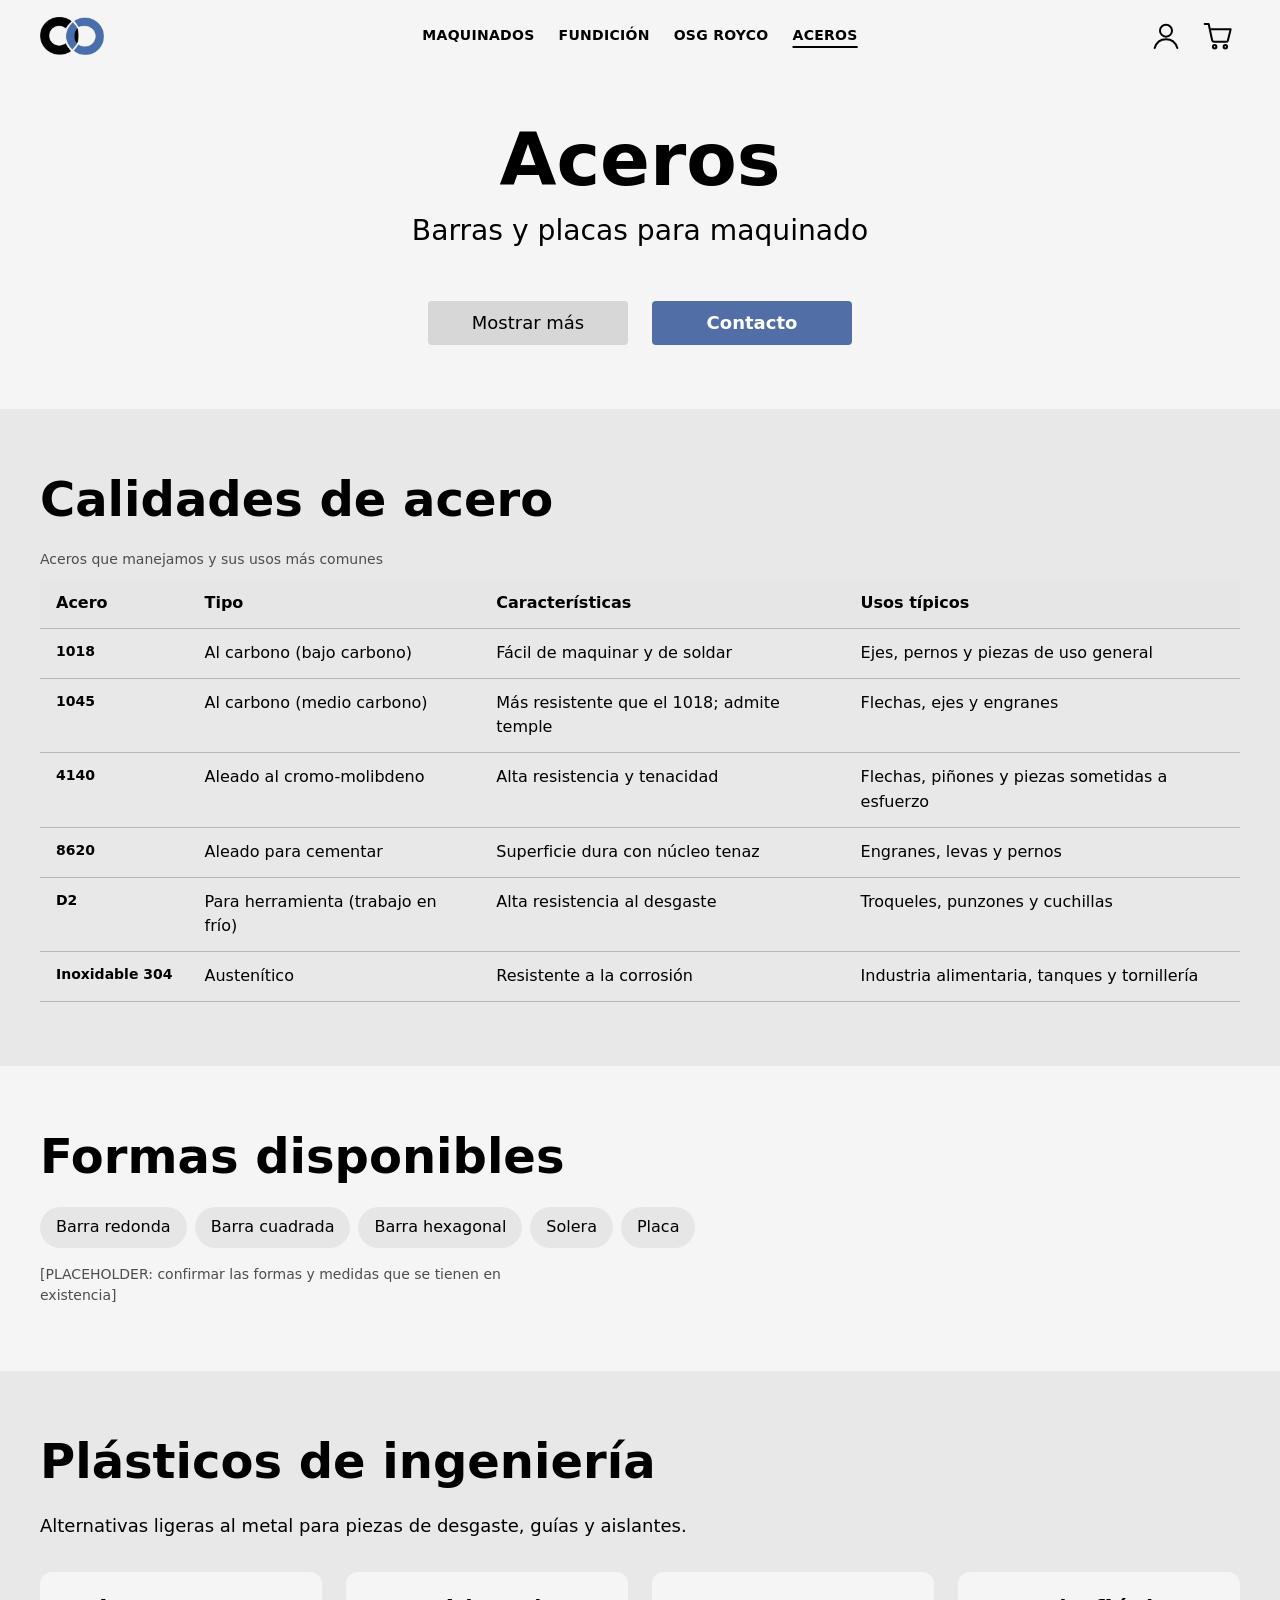
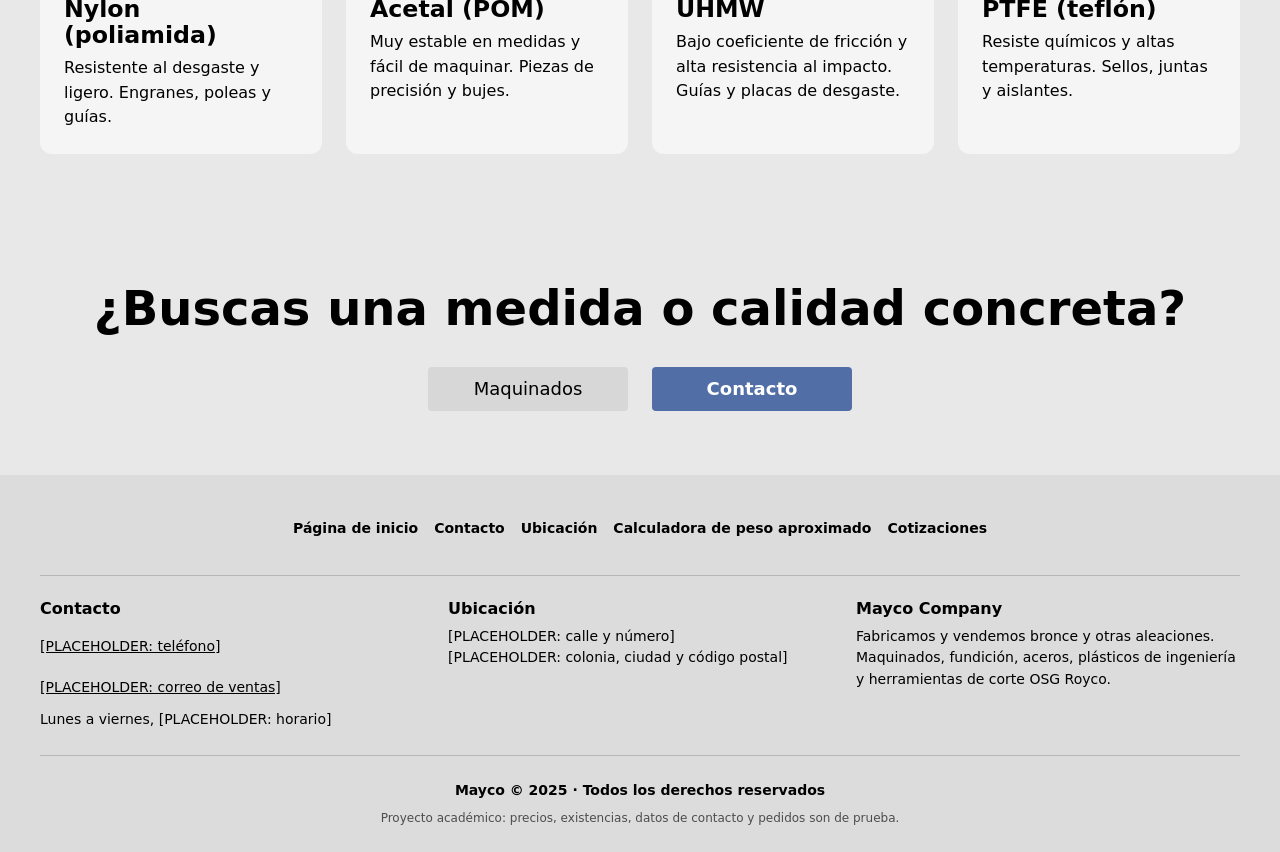
==== commit 26c8f006: "responsive a detalle y documento de datos de prueba" ====
--- a/pages/aceros.html
+++ b/pages/aceros.html
@@ -91,39 +91,39 @@
             <tbody>
               <tr>
                 <th scope="row">1018</th>
-                <td>Al carbono (bajo carbono)</td>
-                <td>Fácil de maquinar y de soldar</td>
-                <td>Ejes, pernos y piezas de uso general</td>
+                <td data-label="Tipo">Al carbono (bajo carbono)</td>
+                <td data-label="Características">Fácil de maquinar y de soldar</td>
+                <td data-label="Usos">Ejes, pernos y piezas de uso general</td>
               </tr>
               <tr>
                 <th scope="row">1045</th>
-                <td>Al carbono (medio carbono)</td>
-                <td>Más resistente que el 1018; admite temple</td>
-                <td>Flechas, ejes y engranes</td>
+                <td data-label="Tipo">Al carbono (medio carbono)</td>
+                <td data-label="Características">Más resistente que el 1018; admite temple</td>
+                <td data-label="Usos">Flechas, ejes y engranes</td>
               </tr>
               <tr>
                 <th scope="row">4140</th>
-                <td>Aleado al cromo-molibdeno</td>
-                <td>Alta resistencia y tenacidad</td>
-                <td>Flechas, piñones y piezas sometidas a esfuerzo</td>
+                <td data-label="Tipo">Aleado al cromo-molibdeno</td>
+                <td data-label="Características">Alta resistencia y tenacidad</td>
+                <td data-label="Usos">Flechas, piñones y piezas sometidas a esfuerzo</td>
               </tr>
               <tr>
                 <th scope="row">8620</th>
-                <td>Aleado para cementar</td>
-                <td>Superficie dura con núcleo tenaz</td>
-                <td>Engranes, levas y pernos</td>
+                <td data-label="Tipo">Aleado para cementar</td>
+                <td data-label="Características">Superficie dura con núcleo tenaz</td>
+                <td data-label="Usos">Engranes, levas y pernos</td>
               </tr>
               <tr>
                 <th scope="row">D2</th>
-                <td>Para herramienta (trabajo en frío)</td>
-                <td>Alta resistencia al desgaste</td>
-                <td>Troqueles, punzones y cuchillas</td>
+                <td data-label="Tipo">Para herramienta (trabajo en frío)</td>
+                <td data-label="Características">Alta resistencia al desgaste</td>
+                <td data-label="Usos">Troqueles, punzones y cuchillas</td>
               </tr>
               <tr>
                 <th scope="row">Inoxidable 304</th>
-                <td>Austenítico</td>
-                <td>Resistente a la corrosión</td>
-                <td>Industria alimentaria, tanques y tornillería</td>
+                <td data-label="Tipo">Austenítico</td>
+                <td data-label="Características">Resistente a la corrosión</td>
+                <td data-label="Usos">Industria alimentaria, tanques y tornillería</td>
               </tr>
             </tbody>
           </table>
@@ -216,6 +216,7 @@
       </div>
 
       <p class="site-footer__copy">Mayco © 2025 · Todos los derechos reservados</p>
+      <p class="site-footer__aviso">Proyecto académico: precios, existencias, datos de contacto y pedidos son de prueba.</p>
     </div>
   </footer>
 </body>
--- a/css/base.css
+++ b/css/base.css
@@ -158,6 +158,9 @@
 /* Enlace «Saltar al contenido»: aparece al recibir el foco */
 .skip-link {
   position: absolute;
+  display: inline-flex;
+  align-items: center;
+  min-height: var(--tactil-min);
   top: var(--espacio-1);
   left: var(--espacio-1);
   z-index: 200;
--- a/css/layout.css
+++ b/css/layout.css
@@ -215,6 +215,14 @@
   text-align: center;
 }
 
+/* Aviso de datos de prueba (ver docs/datos-de-prueba.md) */
+.site-footer__aviso {
+  margin-top: var(--espacio-1);
+  font-size: var(--fs-mini);
+  color: var(--color-texto-suave);
+  text-align: center;
+}
+
 /* ==========================================================
    SECCIONES GENÉRICAS
    ========================================================== */
--- a/css/components.css
+++ b/css/components.css
@@ -142,7 +142,6 @@
 
 /* Contacto: pequeño, en cada paso de la cotización */
 .btn--contact {
-  min-height: 2.25rem;
   padding: 0.25rem var(--espacio-2);
   font-size: var(--fs-cuerpo);
   font-weight: var(--fw-bold);
@@ -381,7 +380,7 @@
 
 .js .carousel__arrow {
   position: absolute;
-  top: 13rem;
+  top: calc(26rem + var(--espacio-3) + var(--tactil-min) / 2);   /* Fila de los puntos */
   display: inline-flex;
   align-items: center;
   justify-content: center;
@@ -397,11 +396,11 @@
 }
 
 .js .carousel__arrow--prev {
-  left: var(--espacio-1);
+  left: 0;
 }
 
 .js .carousel__arrow--next {
-  right: var(--espacio-1);
+  right: 0;
 }
 
 .js .carousel__dots {
@@ -526,8 +525,11 @@
 }
 
 .tag-list__item a {
-  display: inline-block;
-  padding-block: 0.25rem;
+  display: flex;
+  align-items: center;
+  min-height: var(--tactil-min);
+  margin: calc(-1 * var(--espacio-1)) calc(-1 * var(--espacio-2));
+  padding-inline: var(--espacio-2);
 }
 
 /* ==========================================================
@@ -590,15 +592,42 @@
 
 /* ==========================================================
    COMPONENTE: Tabla de datos (calidades de bronce y acero)
+   Móvil: cada fila es una tarjeta y cada celda muestra su etiqueta
+   (atributo data-label). Desde 768 px: tabla normal (responsive.css).
    ========================================================== */
 .table-wrapper {
-  overflow-x: auto;
+  position: relative;   /* Contiene las etiquetas ocultas de las celdas */
 }
 
 .data-table {
-  min-width: 36rem;
   font-size: var(--fs-pequeno);
   text-align: left;
+}
+
+.data-table thead {
+  position: absolute;
+  width: 1px;
+  height: 1px;
+  overflow: hidden;
+  clip: rect(0 0 0 0);
+}
+
+.data-table tr {
+  display: grid;
+  gap: 0.25rem;
+  margin-bottom: var(--espacio-2);
+  padding: var(--espacio-2);
+  background-color: var(--color-fondo);
+  border-radius: var(--radio-tarjeta);
+}
+
+.section:not(.section--alt) .data-table tr {
+  background-color: var(--color-superficie);
+}
+
+.data-table td[data-label]::before {
+  content: attr(data-label) ": ";
+  font-weight: var(--fw-bold);
 }
 
 .data-table__caption {
@@ -608,20 +637,13 @@
   text-align: left;
 }
 
-.data-table th,
-.data-table td {
-  padding: 0.75rem var(--espacio-2);
-  vertical-align: top;
-  border-bottom: 1px solid var(--color-borde);
+.data-table tbody th {
+  font-size: var(--fs-grande);
 }
 
 .data-table thead th {
   font-family: var(--font-ui);
   background-color: var(--color-caja);
-}
-
-.data-table tbody th {
-  white-space: nowrap;
 }
 
 /* Nota pequeña bajo tablas y formularios */
@@ -1414,21 +1436,48 @@
 }
 
 .cart-table {
-  min-width: 36rem;
   text-align: left;
 }
 
-.cart-table th,
-.cart-table td {
-  padding: 0.75rem var(--espacio-1);
-  vertical-align: middle;
+/* Móvil: cada artículo es una tarjeta (tabla normal desde 768 px) */
+.cart-table thead {
+  position: absolute;
+  width: 1px;
+  height: 1px;
+  overflow: hidden;
+  clip: rect(0 0 0 0);
+}
+
+.cart-table tr {
+  display: grid;
+  grid-template-columns: 1fr auto;
+  align-items: center;
+  gap: var(--espacio-1) var(--espacio-2);
+  padding-block: var(--espacio-2);
   border-bottom: 1px solid var(--color-borde);
 }
 
-.cart-table thead th {
-  font-family: var(--font-ui);
+.cart-table__product {
+  grid-column: 1 / -1;
+}
+
+.cart-table td[data-label] {
+  display: flex;
+  align-items: center;
+  justify-content: space-between;
+  gap: var(--espacio-1);
+  grid-column: 1 / -1;
+}
+
+.cart-table td[data-label]::before {
+  content: attr(data-label);
   font-size: var(--fs-pequeno);
-  background-color: var(--color-caja);
+  color: var(--color-texto-suave);
+}
+
+.cart-table__actions {
+  grid-column: 1 / -1;
+  justify-self: end;
 }
 
 .cart-table__detail {
@@ -1451,7 +1500,7 @@
 }
 
 .cart__actions {
-  justify-content: flex-end;
+  margin-top: var(--espacio-3);
 }
 
 /* ==========================================================
--- a/css/responsive.css
+++ b/css/responsive.css
@@ -95,6 +95,76 @@
     right: 0;
   }
 
+  /* --- Rejillas de 4 elementos: 2 × 2 (evita 3 + 1 suelto) --- */
+  .card-grid--4,
+  .process,
+  .stats {
+    grid-template-columns: repeat(2, 1fr);
+  }
+
+  /* --- Tablas: de tarjetas a tabla normal --- */
+  .data-table thead,
+  .cart-table thead {
+    position: static;
+    width: auto;
+    height: auto;
+    overflow: visible;
+    clip: auto;
+  }
+
+  .data-table tr,
+  .cart-table tr {
+    display: table-row;
+    margin: 0;
+    padding: 0;
+    background-color: transparent;
+    border-radius: 0;
+  }
+
+  .section:not(.section--alt) .data-table tr {
+    background-color: transparent;
+  }
+
+  .data-table th,
+  .data-table td,
+  .cart-table th,
+  .cart-table td {
+    display: table-cell;
+    padding: 0.75rem var(--espacio-2);
+    vertical-align: middle;
+    border-bottom: 1px solid var(--color-borde);
+  }
+
+  .data-table td,
+  .data-table th {
+    vertical-align: top;
+  }
+
+  .data-table tbody th {
+    font-size: var(--fs-pequeno);
+    white-space: nowrap;
+  }
+
+  .data-table td[data-label]::before,
+  .cart-table td[data-label]::before {
+    content: none;
+  }
+
+  .data-table thead th,
+  .cart-table thead th {
+    font-family: var(--font-ui);
+    background-color: var(--color-caja);
+  }
+
+  .cart-table thead th {
+    font-size: var(--fs-pequeno);
+  }
+
+  /* --- Carrito: botones a la derecha --- */
+  .cart__actions {
+    justify-content: flex-end;
+  }
+
   /* --- Tarjetas Stock / Pedidos --- */
   .promo__grid {
     grid-template-columns: repeat(2, 1fr);
@@ -182,6 +252,17 @@
    ========================================================== */
 @media (min-width: 1024px) {
 
+  /* --- Rejilla de servicios (6): 3 + 3 --- */
+  .card-grid {
+    grid-template-columns: repeat(3, 1fr);
+  }
+
+  /* --- Rejillas de 4 elementos: en una fila --- */
+  .card-grid--4,
+  .process {
+    grid-template-columns: repeat(4, 1fr);
+  }
+
   /* --- Imagen y texto en dos columnas --- */
   .split {
     grid-template-columns: 1.2fr 1fr;
@@ -231,6 +312,11 @@
    DISEÑO · desde 1440 px
    ========================================================== */
 @media (min-width: 1440px) {
+
+  /* Los datos de la fundición caben en una fila sin partir palabras */
+  .stats {
+    grid-template-columns: repeat(4, 1fr);
+  }
 
   .hero {
     padding-block: var(--espacio-6) var(--espacio-7);
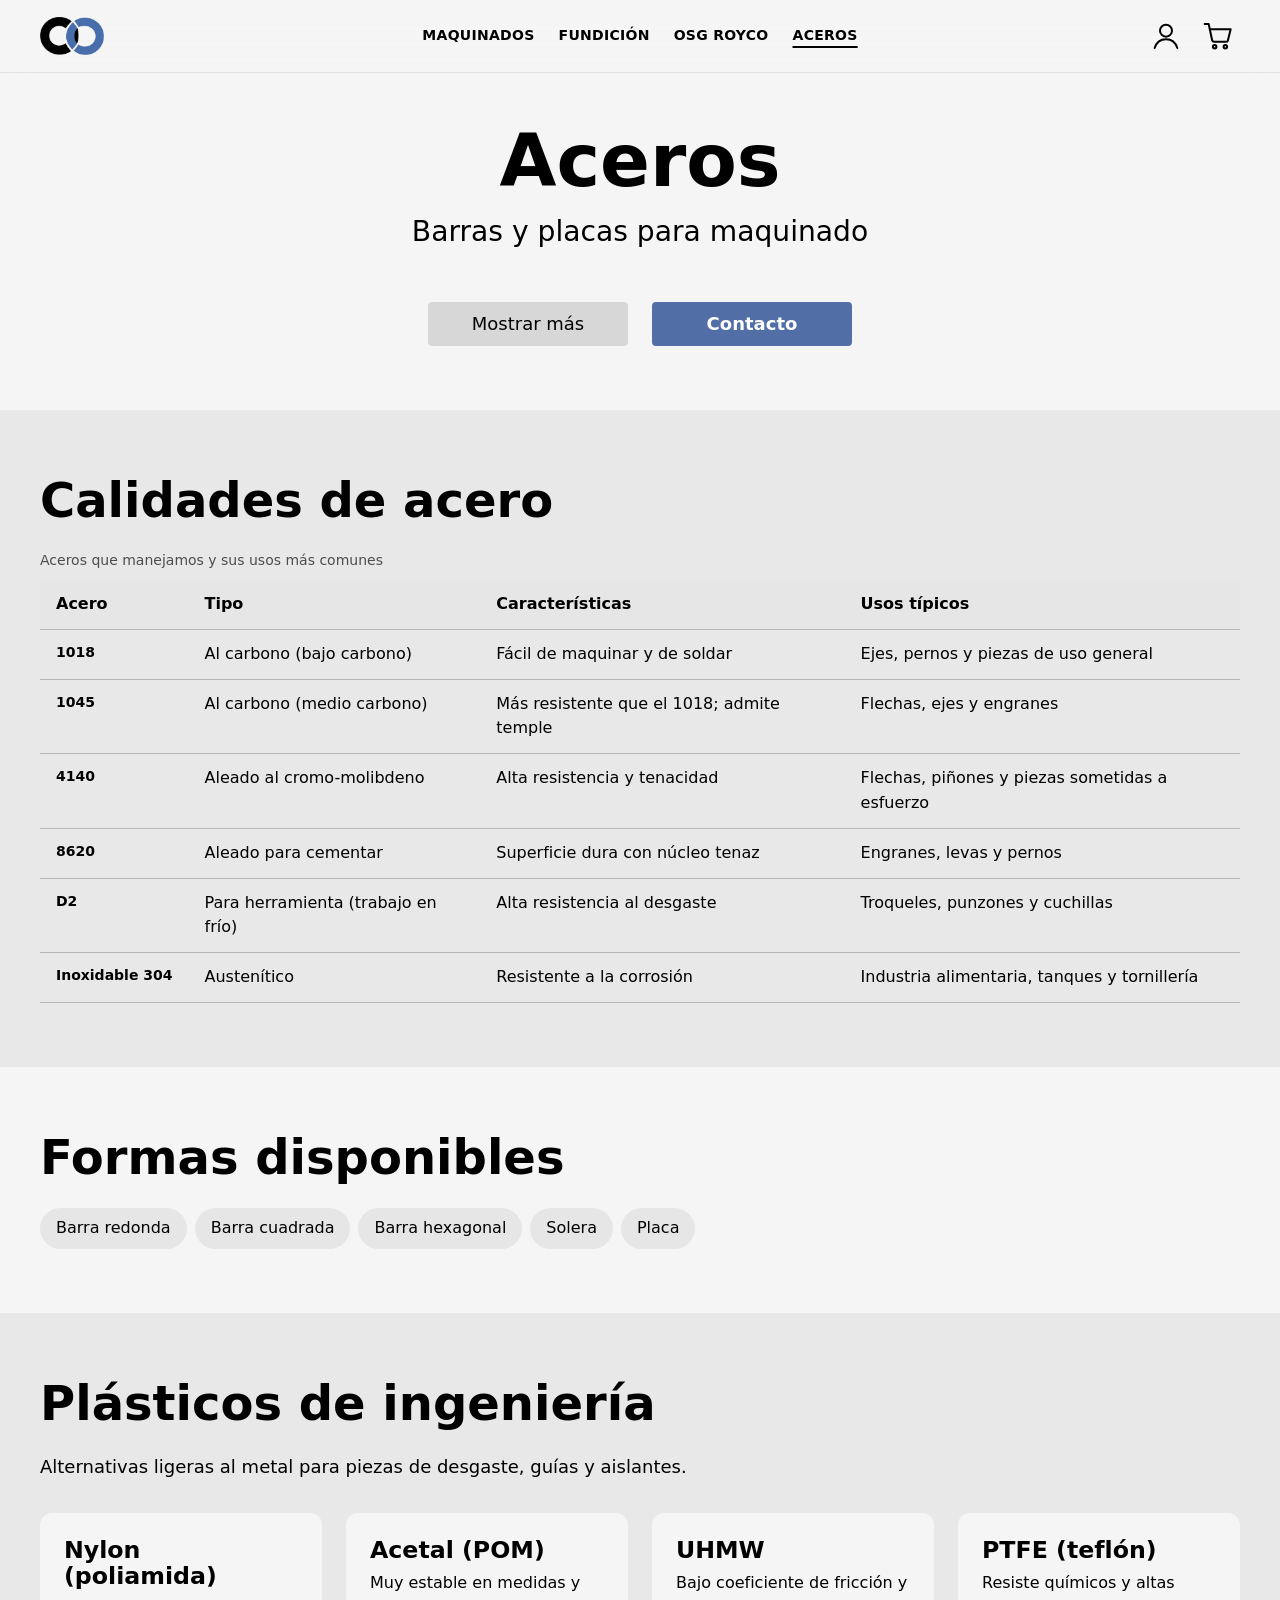
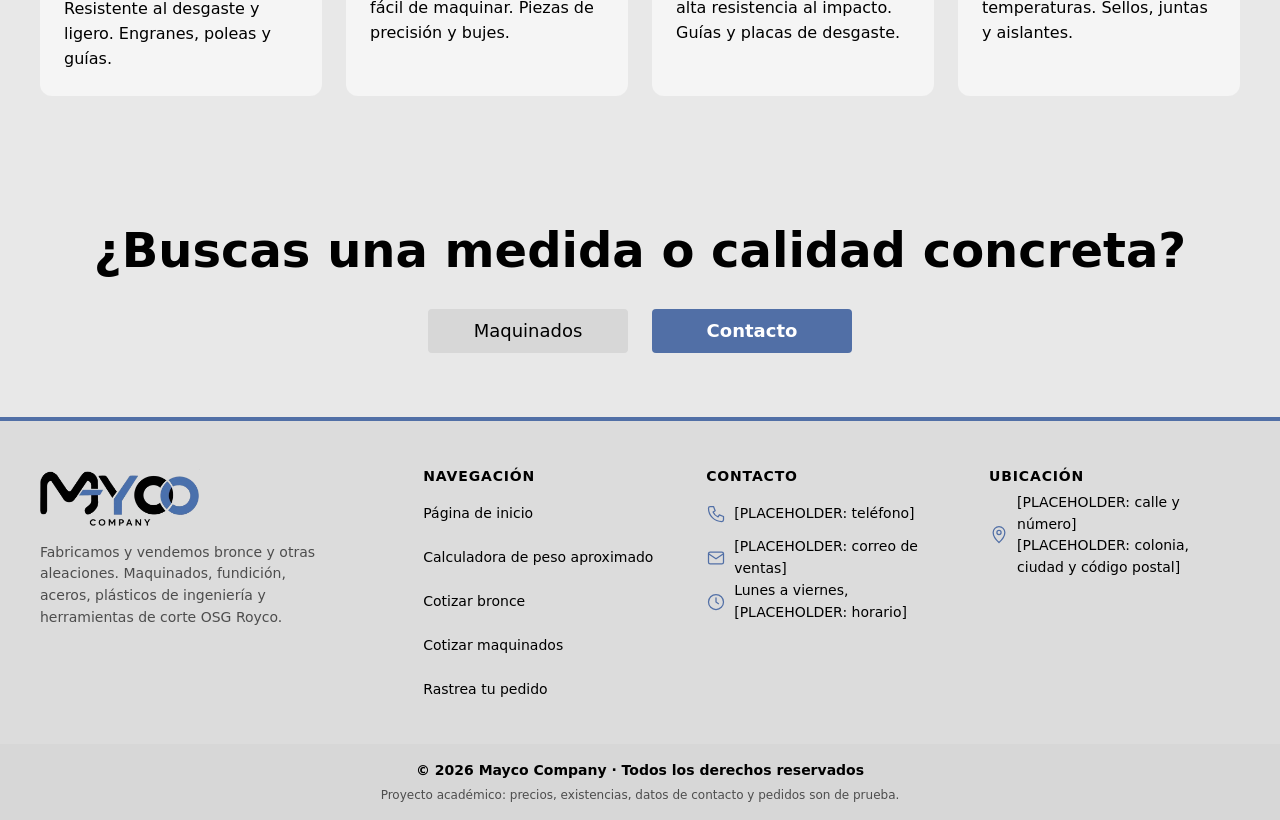
==== commit 6e87d536: "Fase 6 · correcciones" ====
--- a/pages/aceros.html
+++ b/pages/aceros.html
@@ -142,7 +142,6 @@
           <li class="tag-list__item">Solera</li>
           <li class="tag-list__item">Placa</li>
         </ul>
-        <p class="note">[PLACEHOLDER: confirmar las formas y medidas que se tienen en existencia]</p>
       </div>
     </section>
 
@@ -187,36 +186,45 @@
   <!-- IA: generado · Footer común (igual en todas las páginas) -->
   <footer class="site-footer">
     <div class="site-footer__inner container">
-      <nav class="site-footer__nav" aria-label="Pie de página">
+      <div class="site-footer__brand">
+        <img class="site-footer__logo" src="../assets/img/logo-mayco-company.webp" alt="Mayco Company" width="160" height="57" loading="lazy">
+        <p>Fabricamos y vendemos bronce y otras aleaciones. Maquinados, fundición, aceros, plásticos de ingeniería y herramientas de corte OSG Royco.</p>
+      </div>
+
+      <nav class="site-footer__block" aria-labelledby="footer-nav">
+        <h2 class="site-footer__title" id="footer-nav">Navegación</h2>
         <ul class="site-footer__links">
           <li><a href="../index.html">Página de inicio</a></li>
-          <li><a href="#contacto">Contacto</a></li>
-          <li><a href="#ubicacion">Ubicación</a></li>
           <li><a href="fundicion.html#calculadora">Calculadora de peso aproximado</a></li>
-          <li><a href="cotizacion.html">Cotizaciones</a></li>
+          <li><a href="cotizacion.html">Cotizar bronce</a></li>
+          <li><a href="cotizacion-maquinados.html">Cotizar maquinados</a></li>
+          <li><a href="../index.html#rastrear">Rastrea tu pedido</a></li>
         </ul>
       </nav>
 
-      <div class="site-footer__info">
-        <section class="site-footer__block" id="contacto" aria-labelledby="footer-contacto">
-          <h2 class="site-footer__title" id="footer-contacto">Contacto</h2>
-          <!-- PLACEHOLDER: sustituir teléfono y correo por los reales -->
-          <p><a href="tel:+520000000000">[PLACEHOLDER: teléfono]</a></p>
-          <p><a href="mailto:ventas@ejemplo.com">[PLACEHOLDER: correo de ventas]</a></p>
-          <p>Lunes a viernes, [PLACEHOLDER: horario]</p>
-        </section>
-        <section class="site-footer__block" id="ubicacion" aria-labelledby="footer-ubicacion">
-          <h2 class="site-footer__title" id="footer-ubicacion">Ubicación</h2>
-          <address>[PLACEHOLDER: calle y número]<br>[PLACEHOLDER: colonia, ciudad y código postal]</address>
-        </section>
-        <section class="site-footer__block" aria-labelledby="footer-empresa">
-          <h2 class="site-footer__title" id="footer-empresa">Mayco Company</h2>
-          <p>Fabricamos y vendemos bronce y otras aleaciones. Maquinados, fundición, aceros, plásticos de ingeniería y herramientas de corte OSG Royco.</p>
-        </section>
-      </div>
-
-      <p class="site-footer__copy">Mayco © 2025 · Todos los derechos reservados</p>
-      <p class="site-footer__aviso">Proyecto académico: precios, existencias, datos de contacto y pedidos son de prueba.</p>
+      <section class="site-footer__block" id="contacto" aria-labelledby="footer-contacto">
+        <h2 class="site-footer__title" id="footer-contacto">Contacto</h2>
+        <!-- PLACEHOLDER: sustituir teléfono, correo y horario por los reales (ver docs/datos-de-prueba.md) -->
+        <ul class="site-footer__list">
+          <li><svg class="icon icon--sm" viewBox="0 0 24 24" aria-hidden="true" focusable="false"><path d="M5 3h4l2 5-2.5 1.5a11 11 0 0 0 6 6L16 13l5 2v4a2 2 0 0 1-2 2A16 16 0 0 1 3 5a2 2 0 0 1 2-2"/></svg><a href="tel:+520000000000">[PLACEHOLDER: teléfono]</a></li>
+          <li><svg class="icon icon--sm" viewBox="0 0 24 24" aria-hidden="true" focusable="false"><rect x="3" y="5" width="18" height="14" rx="2"/><path d="m3 7 9 6 9-6"/></svg><a href="mailto:ventas@ejemplo.com">[PLACEHOLDER: correo de ventas]</a></li>
+          <li><svg class="icon icon--sm" viewBox="0 0 24 24" aria-hidden="true" focusable="false"><circle cx="12" cy="12" r="9"/><path d="M12 7v5l3 2"/></svg><span>Lunes a viernes, [PLACEHOLDER: horario]</span></li>
+        </ul>
+      </section>
+
+      <section class="site-footer__block" id="ubicacion" aria-labelledby="footer-ubicacion">
+        <h2 class="site-footer__title" id="footer-ubicacion">Ubicación</h2>
+        <ul class="site-footer__list">
+          <li><svg class="icon icon--sm" viewBox="0 0 24 24" aria-hidden="true" focusable="false"><path d="M12 21s-7-6.2-7-12a7 7 0 0 1 14 0c0 5.8-7 12-7 12z"/><circle cx="12" cy="9" r="2.5"/></svg><address>[PLACEHOLDER: calle y número]<br>[PLACEHOLDER: colonia, ciudad y código postal]</address></li>
+        </ul>
+      </section>
+    </div>
+
+    <div class="site-footer__bottom">
+      <div class="container">
+        <p class="site-footer__copy">© 2026 Mayco Company · Todos los derechos reservados</p>
+        <p class="site-footer__aviso">Proyecto académico: precios, existencias, datos de contacto y pedidos son de prueba.</p>
+      </div>
     </div>
   </footer>
 </body>
--- a/css/variables.css
+++ b/css/variables.css
@@ -28,7 +28,11 @@
   --color-blanco: #ffffff;            /* Fondos blancos (ilustración del login) */
   --color-error: #b3261e;             /* Mensajes de error (propuesta) */
   --color-foco: #1f3a6b;              /* Anillo de foco del teclado (propuesta) */
+  --color-foco-suave: rgb(81 111 166 / 0.3);    /* Halo del campo activo en Mi cuenta */
+  --color-mascara: #000000;           /* Parte visible de una máscara (mask-image): solo cuenta su opacidad */
   --color-velo: rgb(0 0 0 / 0.45);    /* Velo sobre las fotos para leer el texto */
+  --color-header: rgb(245 245 245 / 0.5);        /* Header translúcido: 0.5 es el mínimo que mantiene el texto ≥ 4.5:1 sobre una foto negra */
+  --color-header-borde: rgb(0 0 0 / 0.08);       /* Línea inferior del header */
   --color-hover-oscuro: rgb(0 0 0 / 0.06);      /* Hover sobre fondo claro */
   --color-hover-claro: rgb(255 255 255 / 0.5);  /* Hover dentro de la caja de opciones */
 
--- a/css/layout.css
+++ b/css/layout.css
@@ -16,11 +16,28 @@
 /* ==========================================================
    HEADER
    ========================================================== */
+/* Translúcido con desenfoque: lo que pasa por debajo (fotos, tarjetas)
+   se ve borroso y el texto del header siempre se lee (Fase 6). */
 .site-header {
   position: sticky;
   top: 0;
   z-index: 100;
   background-color: var(--color-fondo);
+  border-bottom: 1px solid var(--color-header-borde);
+  transition: transform 300ms ease;
+}
+
+/* Se esconde al bajar y vuelve al subir (lo controla main.js) */
+.site-header.is-oculto {
+  transform: translateY(-100%);
+}
+
+@supports ((-webkit-backdrop-filter: blur(1px)) or (backdrop-filter: blur(1px))) {
+  .site-header {
+    background-color: var(--color-header);
+    -webkit-backdrop-filter: saturate(1.8) blur(20px);
+    backdrop-filter: saturate(1.8) blur(20px);
+  }
 }
 
 .site-header__inner {
@@ -89,14 +106,6 @@
   transform: translateY(-7px) rotate(-45deg);
 }
 
-/* Variante: header transparente sobre la foto del hero (Maquinados, Fundición) */
-.site-header--overlay {
-  position: absolute;
-  inset-inline: 0;
-  color: var(--color-texto-invertido);
-  background-color: transparent;
-}
-
 /* Variante: header simplificado de los flujos (logo + título) */
 .site-header--simple .site-header__logo img {
   width: auto;
@@ -164,63 +173,85 @@
 }
 
 /* ==========================================================
-   FOOTER
+   FOOTER (rediseño Fase 6)
+   Marca + 3 columnas (navegación, contacto, ubicación) y barra inferior
+   con el copyright y el aviso de datos de prueba.
    ========================================================== */
 .site-footer {
-  padding-block: var(--espacio-4) var(--espacio-3);
   font-size: var(--fs-pequeno);
   background-color: var(--color-footer);
-}
-
-.site-footer__links {
-  display: flex;
-  flex-direction: column;
-  align-items: center;
-  gap: 0 var(--espacio-2);
+  border-top: 4px solid var(--color-primario);
+}
+
+.site-footer__inner {
+  display: grid;
+  gap: var(--espacio-4);
+  padding-block: var(--espacio-5) var(--espacio-4);
+}
+
+.site-footer__logo {
+  width: 10rem;
+  margin-bottom: var(--espacio-2);
+}
+
+.site-footer__brand p {
+  max-width: 32ch;
+  color: var(--color-texto-suave);
+}
+
+.site-footer__title {
+  margin-bottom: var(--espacio-1);
+  font-family: var(--font-ui);
+  font-size: var(--fs-pequeno);
+  text-transform: uppercase;
+  letter-spacing: 0.06em;
 }
 
 .site-footer__links a {
   display: inline-flex;
   align-items: center;
   min-height: var(--tactil-min);
-  font-weight: var(--fw-semi);
   text-decoration: none;
 }
 
-.site-footer__links a:hover {
+.site-footer__links a:hover,
+.site-footer__list a:hover {
   text-decoration: underline;
 }
 
-.site-footer__info {
-  display: grid;
-  gap: var(--espacio-3);
-  margin-block: var(--espacio-3);
-  padding-block: var(--espacio-3);
+.site-footer__list li {
+  display: flex;
+  align-items: center;
+  gap: var(--espacio-1);
+  min-height: var(--tactil-min);
+}
+
+.site-footer__list .icon {
+  color: var(--color-primario);
+}
+
+.site-footer__list a {
+  display: inline-flex;
+  align-items: center;
+  min-height: var(--tactil-min);
+  text-decoration: none;
+}
+
+.site-footer__bottom {
+  padding-block: var(--espacio-2);
   text-align: center;
-  border-block: 1px solid var(--color-borde);
-}
-
-.site-footer__title {
-  margin-bottom: var(--espacio-1);
-  font-size: var(--fs-cuerpo);
-}
-
-.site-footer__block a {
-  display: inline-block;
-  padding-block: 0.625rem;
+  background-color: var(--color-btn-secundario);
 }
 
 .site-footer__copy {
   font-weight: var(--fw-semi);
-  text-align: center;
 }
 
 /* Aviso de datos de prueba (ver docs/datos-de-prueba.md) */
 .site-footer__aviso {
-  margin-top: var(--espacio-1);
+  margin-top: 0.25rem;
   font-size: var(--fs-mini);
   color: var(--color-texto-suave);
-  text-align: center;
 }
 
 /* ==========================================================
--- a/css/components.css
+++ b/css/components.css
@@ -27,6 +27,11 @@
 .icon--xl {
   width: 3.5rem;
   height: 3.5rem;
+}
+
+.icon--lg {
+  width: 2.5rem;
+  height: 2.5rem;
 }
 
 /* Enlace de icono del header (usuario y carrito) */
@@ -118,28 +123,6 @@
   background-color: var(--color-hover-oscuro);
 }
 
-/* Claro: blanco sobre el panel azul del login */
-.btn--light {
-  color: var(--color-texto);
-  background-color: var(--color-blanco);
-  border-radius: var(--radio-input);
-}
-
-.btn--light:hover {
-  background-color: var(--color-caja);
-}
-
-/* Texto: sin fondo (Sign up / Log in en el formulario de registro) */
-.btn--text {
-  font-size: 1.5rem;   /* Texto grande: el contraste negro sobre azul (4.2:1) es válido */
-  color: var(--color-texto);
-  background-color: transparent;
-}
-
-.btn--text:hover {
-  text-decoration: underline;
-}
-
 /* Contacto: pequeño, en cada paso de la cotización */
 .btn--contact {
   padding: 0.25rem var(--espacio-2);
@@ -173,8 +156,7 @@
 /* Sobre fotos o fondos azules, el foco se ve en blanco */
 .feature :focus-visible,
 .page-hero :focus-visible,
-.slide :focus-visible,
-.auth__panel :focus-visible {
+.slide :focus-visible {
   outline-color: var(--color-texto-invertido);
 }
 
@@ -186,6 +168,13 @@
   text-align: center;
 }
 
+/* Sección 1 del inicio: ocupa toda la pantalla bajo el header (Fase 6) */
+.hero--producto {
+  display: flex;
+  align-items: center;
+  min-height: calc(100svh - var(--header-alto));
+}
+
 .hero__content {
   display: flex;
   flex-direction: column;
@@ -217,15 +206,16 @@
 .page-hero {
   position: relative;
   display: flex;
-  min-height: clamp(28rem, 80vh, 40rem);
+  min-height: 100svh;   /* Pantalla completa (Fase 6) */
   overflow: hidden;
   color: var(--color-texto-invertido);
   text-align: center;
   isolation: isolate;
 }
 
+/* El hero de página sube por debajo del header translúcido */
 .page-hero {
-  min-height: clamp(32rem, 100svh, 48rem);
+  margin-top: calc(-1 * var(--header-alto));
   padding-top: var(--header-alto);
 }
 
@@ -436,31 +426,62 @@
 }
 
 /* ==========================================================
-   COMPONENTE: Tarjetas Stock / Pedidos (inicio, sección 4)
+   COMPONENTE: «¿Qué necesitas?» (inicio, sección 4 · rediseño Fase 6)
+   Tarjetas con imagen arriba y texto centrado; toda la tarjeta es
+   clicable gracias al ::after del enlace de acción.
    ========================================================== */
 .promo {
-  padding-block: var(--espacio-7);
+  padding-block: var(--espacio-6);
   background-color: var(--color-seccion);
 }
 
+.promo__title {
+  margin-bottom: var(--espacio-4);
+  font-size: var(--fs-titulo);
+  text-align: center;
+}
+
 .promo__grid {
   display: grid;
   gap: var(--espacio-3);
 }
 
 .promo-card {
-  display: flex;
-  flex-wrap: wrap;
-  align-items: center;
-  justify-content: space-between;
-  gap: var(--espacio-3);
-  padding: var(--espacio-4);
+  position: relative;
+  display: flex;
+  flex-direction: column;
+  overflow: hidden;
+  text-align: center;
   background-color: var(--color-superficie);
   border-radius: var(--radio-tarjeta);
-}
-
-.promo-card__text {
-  flex: 1 1 12rem;
+  box-shadow: var(--sombra-tarjeta);
+  transition: transform var(--transicion), box-shadow var(--transicion);
+}
+
+.promo-card:hover {
+  transform: translateY(-4px);
+  box-shadow: 0 10px 24px var(--color-hover-oscuro);
+}
+
+.promo-card:focus-within {
+  outline: 3px solid var(--color-foco);
+  outline-offset: 3px;
+}
+
+.promo-card__image {
+  width: 100%;
+  height: 11rem;
+  padding: var(--espacio-2) var(--espacio-2) 0;
+  object-fit: contain;
+}
+
+.promo-card__body {
+  display: flex;
+  flex: 1;
+  flex-direction: column;
+  align-items: center;
+  gap: 0.25rem;
+  padding: var(--espacio-3);
 }
 
 .promo-card__title {
@@ -468,15 +489,203 @@
 }
 
 .promo-card__subtitle {
+  font-size: var(--fs-subtitulo);
+}
+
+.promo-card__text {
+  max-width: 24ch;
+  margin-block: var(--espacio-1) var(--espacio-3);
+  color: var(--color-texto-suave);
+}
+
+/* Acción con aspecto de botón principal */
+.promo-card__action {
+  display: inline-flex;
+  align-items: center;
+  justify-content: center;
+  min-height: var(--tactil-min);
+  margin-top: auto;
+  padding: var(--espacio-1) var(--espacio-3);
+  font-family: var(--font-ui);
+  font-size: var(--fs-grande);
+  font-weight: var(--fw-bold);
+  color: var(--color-texto-invertido);
+  text-decoration: none;
+  background-color: var(--color-primario);
+  border-radius: var(--radio-boton);
+}
+
+.promo-card:hover .promo-card__action {
+  background-color: var(--color-primario-hover);
+}
+
+.promo-card__action::after {
+  content: "";
+  position: absolute;
+  inset: 0;
+}
+
+.promo-card__action:focus-visible {
+  outline: none;
+}
+
+/* ==========================================================
+   COMPONENTE: Stock de entrega inmediata
+   ========================================================== */
+.stock-panel {
+  margin-top: var(--espacio-4);
+  padding: var(--espacio-3);
+  background-color: var(--color-superficie);
+  border-radius: var(--radio-tarjeta);
+}
+
+.stock-panel__head {
   margin-bottom: var(--espacio-3);
-  font-size: var(--fs-subtitulo);
-}
-
-.promo-card__image {
-  flex: 1 1 8rem;
-  max-width: 13rem;
-  aspect-ratio: 1;
-  object-fit: contain;
+}
+
+.stock-panel__title {
+  font-size: var(--fs-h3);
+}
+
+.stock-panel__title:focus {
+  outline: none;
+}
+
+.stock-panel .data-table tr {
+  background-color: var(--color-fondo);
+}
+
+.stock-table__calidad {
+  display: inline-block;
+  margin-left: 0.25rem;
+  padding: 0 0.5rem;
+  font-size: var(--fs-pequeno);
+  font-weight: var(--fw-semi);
+  color: var(--color-texto-invertido);
+  background-color: var(--color-primario);
+  border-radius: var(--radio-pildora);
+}
+
+.stock-panel .stock-table tbody th {
+  white-space: normal;   /* El nombre de la pieza puede ocupar dos líneas */
+}
+
+.stock-table__accion {
+  padding-top: var(--espacio-1);
+}
+
+.btn--sm {
+  padding-inline: var(--espacio-2);
+  font-size: var(--fs-cuerpo);
+}
+
+.stock-panel__mensaje {
+  margin: var(--espacio-2) 0 0;
+}
+
+/* ==========================================================
+   COMPONENTE: Rastrea tu pedido + línea de etapas
+   ========================================================== */
+.tracker {
+  display: grid;
+  gap: var(--espacio-3);
+  margin-top: var(--espacio-4);
+  padding: var(--espacio-4) var(--espacio-3);
+  background-color: var(--color-superficie);
+  border-radius: var(--radio-tarjeta);
+  box-shadow: var(--sombra-tarjeta);
+}
+
+.tracker__intro .icon--lg {
+  margin-bottom: var(--espacio-1);
+  color: var(--color-primario);
+}
+
+.tracker__title {
+  margin-bottom: var(--espacio-1);
+  font-size: var(--fs-titulo);
+}
+
+.tracker__form .field {
+  margin-bottom: var(--espacio-2);
+}
+
+.tracker__pedido {
+  font-size: var(--fs-h3);
+}
+
+.tracker__estado {
+  margin-block: var(--espacio-1) var(--espacio-3);
+  font-weight: var(--fw-bold);
+  color: var(--color-primario-hover);
+}
+
+.timeline {
+  display: grid;
+  gap: var(--espacio-2);
+}
+
+.timeline__item {
+  position: relative;
+  display: grid;
+  gap: 0.125rem;
+  padding-left: var(--espacio-4);
+  color: var(--color-texto-suave);
+}
+
+/* Punto de cada etapa */
+.timeline__item::before {
+  content: "";
+  position: absolute;
+  top: 0.25rem;
+  left: 0.25rem;
+  width: 14px;
+  height: 14px;
+  background-color: var(--color-fondo);
+  border: 2px solid var(--color-indicador);
+  border-radius: var(--radio-circulo);
+}
+
+/* Línea que une las etapas */
+.timeline__item:not(:last-child)::after {
+  content: "";
+  position: absolute;
+  top: 1.25rem;
+  bottom: calc(-1 * var(--espacio-2));
+  left: calc(0.25rem + 6px);
+  width: 2px;
+  background-color: var(--color-deshabilitado);
+}
+
+.timeline__item.is-done {
+  color: var(--color-texto);
+}
+
+.timeline__item.is-done::before {
+  background-color: var(--color-primario);
+  border-color: var(--color-primario);
+}
+
+.timeline__item.is-done::after {
+  background-color: var(--color-primario);
+}
+
+.timeline__item.is-active {
+  color: var(--color-texto);
+}
+
+.timeline__item.is-active::before {
+  background-color: var(--color-fondo);
+  border: 4px solid var(--color-primario);
+  transform: scale(1.3);
+}
+
+.timeline__nombre {
+  font-size: var(--fs-cuerpo);
+}
+
+.timeline__detalle {
+  font-size: var(--fs-pequeno);
 }
 
 /* ==========================================================
@@ -597,6 +806,7 @@
    ========================================================== */
 .table-wrapper {
   position: relative;   /* Contiene las etiquetas ocultas de las celdas */
+  overflow-x: auto;     /* Red de seguridad: si una tabla no cabe, se desliza dentro de su caja */
 }
 
 .data-table {
@@ -682,6 +892,7 @@
 
 .field {
   display: grid;
+  align-content: start;   /* Si una columna es más alta (p. ej. por una nota), los campos no se separan */
   gap: 0.375rem;
   margin-bottom: var(--espacio-3);
 }
@@ -728,8 +939,10 @@
 }
 
 .field--center {
+  width: 100%;
   max-width: 30rem;
   margin-inline: auto;
+  text-align: left;
 }
 
 .field__input--big {
@@ -749,7 +962,7 @@
 
 .field__icon {
   position: absolute;
-  top: calc(var(--tactil-min) / 2);
+  top: calc(1.55em + 0.375rem + var(--tactil-min) / 2);   /* Etiqueta + separación + mitad del campo */
   left: 0.875rem;
   color: var(--color-texto);
   transform: translateY(-50%);
@@ -831,10 +1044,7 @@
   font-weight: var(--fw-bold);
 }
 
-.calculator__formula {
-  font-size: var(--fs-pequeno);
-  color: var(--color-texto-suave);
-}
+
 
 /* ==========================================================
    COMPONENTE: Indicador de pasos (puntos verticales del diseño)
@@ -945,7 +1155,7 @@
 /* Caja de opciones (tipo de bronce y calidad) */
 .option-grid {
   display: grid;
-  grid-template-columns: repeat(2, 1fr);
+  grid-template-columns: repeat(auto-fit, minmax(min(8rem, 100%), 1fr));   /* 1 columna a 320 px, 2 desde 375 px */
   gap: var(--espacio-2);
   width: min(100%, 44rem);
   padding: var(--espacio-3);
@@ -1008,6 +1218,78 @@
 .option-card--text .option-card__label {
   font-size: var(--fs-h3);
   font-weight: var(--fw-bold);
+}
+
+/* Explicación desplegable «¿Cómo se cotiza un maquinado?» */
+.quote-info {
+  width: min(100%, 44rem);
+  margin-top: var(--espacio-3);
+  text-align: left;
+  background-color: var(--color-superficie);
+  border-radius: var(--radio-tarjeta);
+}
+
+.quote-info summary {
+  display: flex;
+  align-items: center;
+  min-height: var(--tactil-min);
+  padding: var(--espacio-1) var(--espacio-3);
+  font-weight: var(--fw-bold);
+  cursor: pointer;
+}
+
+.quote-info > :not(summary) {
+  margin: 0 var(--espacio-3) var(--espacio-2);
+}
+
+.quote-info ul {
+  padding-left: var(--espacio-3);
+}
+
+/* Pista bajo el texto de una tarjeta de opción */
+.option-card__hint {
+  font-size: var(--fs-pequeno);
+  color: var(--color-texto-suave);
+}
+
+/* Bloque de campos alineados a la izquierda dentro de un paso centrado */
+.quote-step__fields {
+  width: min(100%, 30rem);
+  text-align: left;
+}
+
+.field--spaced {
+  margin-top: var(--espacio-3);
+}
+
+.field__optional {
+  font-weight: var(--fw-regular);
+  color: var(--color-texto-suave);
+}
+
+.field__textarea {
+  min-height: 7rem;
+  resize: vertical;
+}
+
+.field__input--file {
+  padding-block: 0.5rem;
+}
+
+/* Resumen ancho con etiquetas a la izquierda */
+.summary--wide {
+  width: min(100%, 40rem);
+  text-align: left;
+}
+
+.summary--wide dd {
+  max-width: 65%;
+  text-align: right;
+}
+
+.confirmation__folio {
+  max-width: var(--ancho-texto);
+  font-size: var(--fs-grande);
 }
 
 /* Panel de ayuda del botón «Contacto»
@@ -1189,6 +1471,12 @@
   font-size: var(--fs-pequeno);
 }
 
+.price-tax {
+  font-size: 0.75em;
+  font-weight: var(--fw-semi);
+  color: var(--color-texto-suave);
+}
+
 .product-tile__price {
   margin-top: auto;
   padding-top: var(--espacio-1);
@@ -1301,19 +1589,22 @@
 }
 
 /* ==========================================================
-   COMPONENTE: Log in / Sign up
-   ========================================================== */
-.auth__layout {
-  display: grid;
-}
-
-.auth__aside {
+   COMPONENTE: Mi cuenta (rediseño Fase 6)
+   Página sin header ni footer, fondo blanco y todo en una pantalla:
+   logo arriba a la izquierda, «¡Bienvenido!» abajo a la izquierda y
+   tarjeta del formulario (a la derecha en escritorio, al centro en móvil).
+   Los espacios usan vh para encoger en pantallas bajas y evitar el scroll.
+   ========================================================== */
+.auth {
   position: relative;
-  display: flex;
-  align-items: flex-end;
-  min-height: 11rem;
-  padding: var(--espacio-3) var(--margen-lateral);
-  overflow: hidden;
+  display: grid;
+  grid-template-rows: auto 1fr auto;
+  gap: clamp(0.5rem, 2vh, 1.5rem);
+  min-height: 100svh;
+  padding: clamp(0.75rem, 3vh, 2rem) var(--margen-lateral);
+  overflow: hidden;   /* Navegadores antiguos */
+  overflow: clip;     /* Recorta las formas SIN poder desplazarse: con «hidden», abrir
+                         user.html#login desplazaba la caja y escondía el logo */
   background-color: var(--color-blanco);
   isolation: isolate;
 }
@@ -1321,34 +1612,58 @@
 .auth__shape {
   position: absolute;
   z-index: -1;
-  width: 55%;
-}
-
+  width: clamp(14rem, 38vw, 34rem);
+  pointer-events: none;
+}
+
+/* Las formas quedan entre el logo y la bienvenida, sin taparlos.
+   Las imágenes vienen de capturas con un borde recortado en recto:
+   un degradado de máscara lo difumina. */
 .auth__shape--1 {
-  top: -10%;
+  top: 14%;
   left: -8%;
+  opacity: 0.35;
+  -webkit-mask-image: linear-gradient(to bottom, var(--color-mascara) 70%, transparent);
+  mask-image: linear-gradient(to bottom, var(--color-mascara) 70%, transparent);
 }
 
 .auth__shape--2 {
-  right: -10%;
-  bottom: -20%;
+  right: -12%;
+  bottom: 8%;
+  opacity: 0.35;
+  -webkit-mask-image: linear-gradient(to top, var(--color-mascara) 70%, transparent);
+  mask-image: linear-gradient(to top, var(--color-mascara) 70%, transparent);
+}
+
+.auth__logo {
+  display: inline-flex;
+  align-items: center;
+  justify-self: start;
+  min-height: var(--tactil-min);
+}
+
+.auth__logo img {
+  width: clamp(7.5rem, 12vw, 11rem);
 }
 
 .auth__welcome {
-  font-size: var(--fs-titulo);
+  grid-row: 3;   /* Abajo también en móvil (en el HTML va antes del formulario) */
+  align-self: end;
+  font-size: clamp(1.5rem, 4vh, 3rem);
   font-weight: var(--fw-bold);
   line-height: var(--lh-titulo);
 }
 
-.auth__panel {
-  padding: var(--espacio-5) var(--margen-lateral);
-  color: var(--color-texto-invertido);
-  background-color: var(--color-primario);
-}
-
-.auth-form {
-  width: min(100%, 24rem);
-  margin-inline: auto;
+.auth__card {
+  grid-row: 2;
+  align-self: center;
+  justify-self: center;
+  width: min(100%, 26rem);
+  padding: clamp(1rem, 3vh, 2.25rem) clamp(1rem, 4vw, 2.25rem);
+  background-color: var(--color-blanco);
+  border: 1px solid var(--color-caja);
+  border-radius: var(--radio-tarjeta);
+  box-shadow: 0 18px 48px var(--color-hover-oscuro);
 }
 
 .js .auth-form:not(.is-active) {
@@ -1356,39 +1671,90 @@
 }
 
 .auth-form + .auth-form {
-  margin-top: var(--espacio-6);
+  margin-top: var(--espacio-5);
+  padding-top: var(--espacio-4);
+  border-top: 1px solid var(--color-caja);
 }
 
 .js .auth-form + .auth-form {
   margin-top: 0;
+  padding-top: 0;
+  border-top: 0;
 }
 
 .auth-form__title {
-  margin-bottom: var(--espacio-4);
-  font-size: var(--fs-titulo);
+  margin-bottom: clamp(0.75rem, 2.5vh, 1.5rem);
+  font-size: clamp(1.5rem, 3.5vh, 2rem);
+}
+
+.auth-form__title:focus {
+  outline: none;
+}
+
+.auth-form .field {
+  margin-bottom: clamp(0.5rem, 1.8vh, 1rem);
 }
 
 .auth-form .field__label {
-  font-weight: var(--fw-regular);
+  font-size: var(--fs-pequeno);
 }
 
 .auth-form .field__input {
-  color: var(--color-texto);
-}
-
-.auth-form .field__input::placeholder {
-  font-style: italic;
-}
-
-.auth-form .field__hint,
+  background-color: var(--color-blanco);
+  border: 1.5px solid var(--color-indicador);
+  border-radius: var(--radio-input);
+}
+
+.auth-form .field__input:focus-visible {
+  border-color: var(--color-primario);
+  outline: 3px solid var(--color-foco-suave);
+  outline-offset: 0;
+}
+
+.auth-form .field__icon {
+  color: var(--color-texto-suave);
+}
+
+/* Contraseña y confirmación lado a lado para ganar altura */
+.auth-form__pair {
+  display: grid;
+  grid-template-columns: repeat(2, minmax(0, 1fr));   /* Siempre 2 columnas: así cabe en 320 px de alto 568 */
+  column-gap: var(--espacio-1);
+}
+
+/* Errores compactos para que todo quepa en una pantalla */
 .auth-form .field__error,
-.auth-form .form__message {
-  color: var(--color-texto-invertido);
-}
-
-.auth-form__divider {
-  margin-block: var(--espacio-3);
-  color: var(--color-texto-invertido);
+.auth-form .field__hint {
+  font-size: var(--fs-mini);
+  line-height: 1.3;
+}
+
+/* La ayuda de la contraseña cede su sitio al mensaje de error */
+.auth-form .field__hint:has(~ .field__error:not(:empty)) {
+  display: none;
+}
+
+.auth-form .checkbox {
+  font-style: normal;
+}
+
+.auth-form .btn {
+  margin-top: var(--espacio-1);
+  border-radius: var(--radio-input);
+}
+
+.auth-form__switch {
+  margin-top: var(--espacio-2);
+  font-size: var(--fs-pequeno);
+  text-align: center;
+}
+
+.auth-form__switch a {
+  display: inline-flex;
+  align-items: center;
+  min-height: var(--tactil-min);
+  font-weight: var(--fw-bold);
+  color: var(--color-primario-hover);
 }
 
 /* ==========================================================
@@ -1510,7 +1876,11 @@
    ========================================================== */
 .btn[hidden],
 .steps[hidden],
+.field[hidden],
 .cart__empty[hidden],
-.confirmation[hidden] {
+.confirmation[hidden],
+.stock-panel[hidden],
+.tracker__result[hidden],
+.confirmation__folio[hidden] {
   display: none;
 }
--- a/css/responsive.css
+++ b/css/responsive.css
@@ -55,16 +55,9 @@
     gap: var(--espacio-3);
   }
 
-  /* --- Footer --- */
-  .site-footer__links {
-    flex-direction: row;
-    flex-wrap: wrap;
-    justify-content: center;
-  }
-
-  .site-footer__info {
-    grid-template-columns: repeat(3, 1fr);
-    text-align: left;
+  /* --- Footer: 2 columnas --- */
+  .site-footer__inner {
+    grid-template-columns: repeat(2, 1fr);
   }
 
   /* --- Carrusel: flechas fuera de la diapositiva --- */
@@ -165,9 +158,13 @@
     justify-content: flex-end;
   }
 
-  /* --- Tarjetas Stock / Pedidos --- */
+  /* --- «¿Qué necesitas?»: 3 tarjetas en fila --- */
   .promo__grid {
-    grid-template-columns: repeat(2, 1fr);
+    grid-template-columns: repeat(3, 1fr);
+  }
+
+  .tracker {
+    padding: var(--espacio-5);
   }
 
   /* --- Cotización: puntos en vertical a la izquierda --- */
@@ -223,27 +220,42 @@
     max-height: 26rem;
   }
 
-  /* --- Log in / Sign up: ilustración y panel lado a lado --- */
-  .auth__layout {
-    grid-template-columns: 1fr 1fr;
-    min-height: calc(100svh - var(--header-alto));
-  }
-
-  .auth__aside {
-    min-height: auto;
-    padding: var(--espacio-5);
-  }
-
-  .auth__shape {
-    width: 80%;
-  }
-
-  .auth__panel {
-    display: flex;
-    align-items: center;
-    margin: var(--espacio-2);
-    padding: var(--espacio-6) var(--espacio-4);
-    border-radius: var(--radio-tarjeta);
+  /* --- Mi cuenta: logo y bienvenida a la izquierda, tarjeta a la derecha --- */
+  .auth {
+    grid-template-columns: 1fr auto;
+    grid-template-rows: auto 1fr auto;
+    padding-inline: clamp(1.5rem, 6vw, 6rem);
+  }
+
+  .auth__logo {
+    grid-column: 1;
+    grid-row: 1;
+  }
+
+  .auth__welcome {
+    grid-column: 1;
+    grid-row: 3;
+  }
+
+  .auth__card {
+    grid-column: 2;
+    grid-row: 1 / -1;
+  }
+
+  .auth__shape--1,
+  .auth__shape--2 {
+    opacity: 0.9;
+  }
+
+  .auth__shape--1 {
+    top: 16%;
+    left: -4%;
+  }
+
+  .auth__shape--2 {
+    right: auto;
+    bottom: -14%;
+    left: 30%;
   }
 }
 
@@ -251,6 +263,22 @@
    ESCRITORIO · desde 1024 px
    ========================================================== */
 @media (min-width: 1024px) {
+
+  /* --- Footer: marca + 3 columnas --- */
+  .site-footer__inner {
+    grid-template-columns: 1.4fr repeat(3, 1fr);
+  }
+
+  /* --- Rastreo: texto y formulario lado a lado --- */
+  .tracker {
+    grid-template-columns: 1fr 1fr;
+    align-items: start;
+    column-gap: var(--espacio-6);
+  }
+
+  .tracker__result {
+    grid-column: 1 / -1;
+  }
 
   /* --- Rejilla de servicios (6): 3 + 3 --- */
   .card-grid {
@@ -301,11 +329,6 @@
   .data-table {
     font-size: var(--fs-cuerpo);
   }
-
-  /* --- Log in: más aire en el panel --- */
-  .auth__panel {
-    padding-inline: var(--espacio-6);
-  }
 }
 
 /* ==========================================================
@@ -322,12 +345,41 @@
     padding-block: var(--espacio-6) var(--espacio-7);
   }
 
-  .promo-card {
-    padding: var(--espacio-5);
-  }
-
   .quote-step {
     padding-block: var(--espacio-5);
+  }
+}
+
+/* ==========================================================
+   PANTALLAS MUY BAJAS (≤ 600 px de alto) · Mi cuenta
+   Se aprietan los espacios para que el formulario quepa sin scroll.
+   ========================================================== */
+@media (max-height: 600px) {
+
+  .auth {
+    gap: 0.25rem;
+    padding-block: 0.5rem;
+  }
+
+  .auth__welcome {
+    font-size: var(--fs-h3);
+  }
+
+  .auth-form__title {
+    margin-bottom: 0.5rem;
+  }
+
+  .auth-form__switch {
+    margin-top: 0;
+  }
+
+  .auth__card {
+    padding-block: 0.75rem;
+  }
+
+  /* La nota «Mínimo 8 caracteres» repite lo que dice el error: aquí sobra */
+  .auth-form .field__hint {
+    display: none;
   }
 }
 
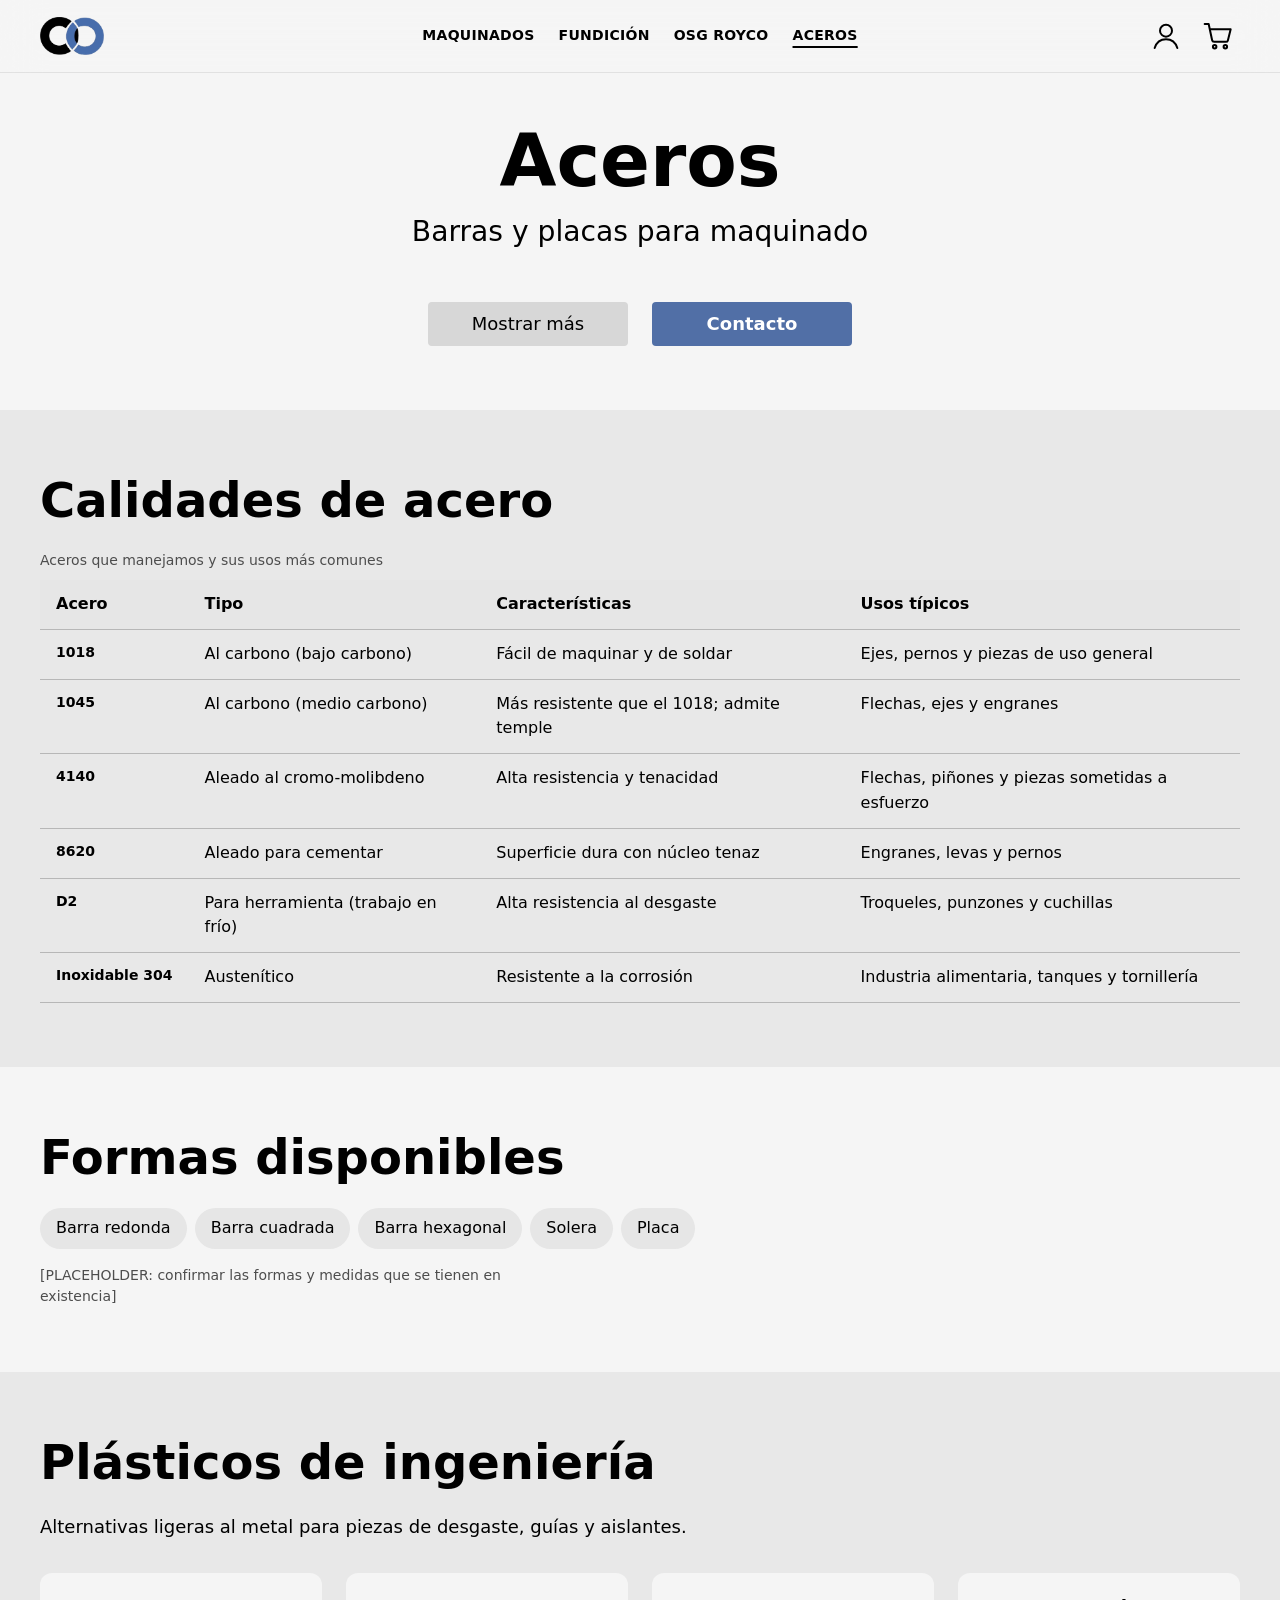
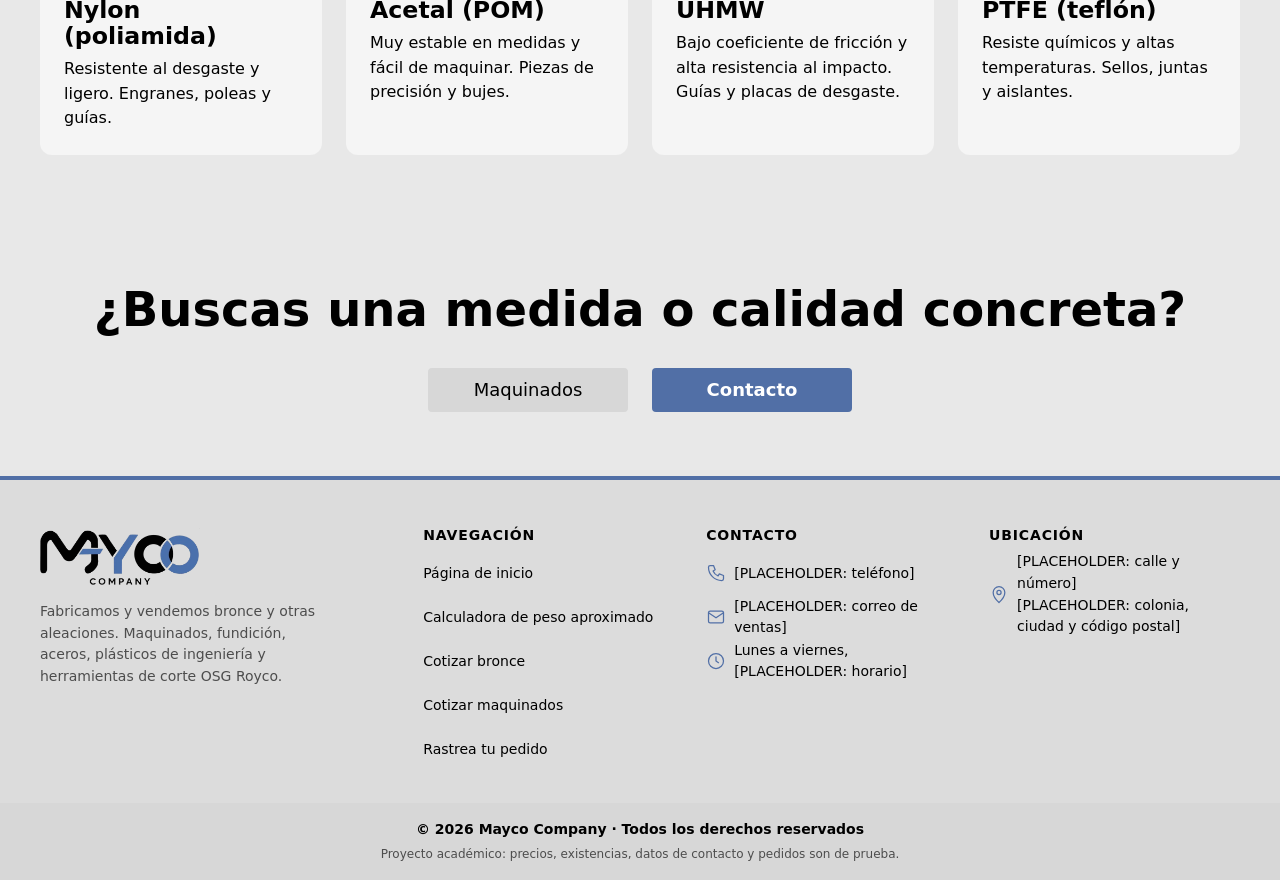
==== commit 615b15e9: "ultimos detalles" ====
--- a/pages/aceros.html
+++ b/pages/aceros.html
@@ -6,11 +6,11 @@
   <title>Aceros · Mayco Company</title>
   <meta name="description" content="Aceros al carbono, aleados, para herramienta e inoxidables en barra y placa. También plásticos de ingeniería.">
   <link rel="icon" href="../assets/img/logo-co.webp" type="image/webp">
-  <!-- Tipografías (propuesta D5, pendiente de aprobar): Kumbh Sans y Archivo -->
+  <!-- Tipografías: Kumbh Sans y Archivo -->
   <link rel="preconnect" href="https://fonts.googleapis.com">
   <link rel="preconnect" href="https://fonts.gstatic.com" crossorigin>
   <link rel="stylesheet" href="https://fonts.googleapis.com/css2?family=Archivo:wght@400;600;700&amp;family=Kumbh+Sans:wght@400;500;700&amp;display=swap">
-  <!-- Estilos del proyecto, siempre en este orden -->
+  <!-- Estilos del proyecto -->
   <link rel="stylesheet" href="../css/variables.css">
   <link rel="stylesheet" href="../css/base.css">
   <link rel="stylesheet" href="../css/layout.css">
@@ -23,7 +23,7 @@
 <body class="page page--aceros">
   <a class="skip-link" href="#contenido">Saltar al contenido</a>
 
-  <!-- IA: generado · Header común (igual en todas las páginas con navegación) -->
+  <!-- IA: Revisado · Header común (igual en todas las páginas con navegación) -->
   <header class="site-header">
     <div class="site-header__inner container">
       <a class="site-header__logo" href="../index.html">
@@ -61,7 +61,7 @@
   </header>
 
   <main id="contenido">
-    <!-- IA: generado · Hero (sin captura en el diseño: propuesta) -->
+    <!-- IA: Revisado · Hero (sin captura en el diseño: propuesta) -->
     <section class="hero hero--simple" aria-labelledby="page-titulo">
       <div class="hero__content container">
         <h1 class="hero__title" id="page-titulo">Aceros</h1>
@@ -73,7 +73,7 @@
       </div>
     </section>
 
-    <!-- IA: generado · Calidades de acero -->
+    <!-- IA: Revisado · Calidades de acero -->
     <section class="section section--alt" id="calidades-acero" aria-labelledby="calidades-titulo">
       <div class="container">
         <h2 class="section__title" id="calidades-titulo">Calidades de acero</h2>
@@ -131,7 +131,7 @@
       </div>
     </section>
 
-    <!-- IA: generado · Formas -->
+    <!-- IA: Revisado · Formas -->
     <section class="section" aria-labelledby="formas-titulo">
       <div class="container">
         <h2 class="section__title" id="formas-titulo">Formas disponibles</h2>
@@ -142,10 +142,11 @@
           <li class="tag-list__item">Solera</li>
           <li class="tag-list__item">Placa</li>
         </ul>
-      </div>
-    </section>
-
-    <!-- IA: generado · Plásticos de ingeniería -->
+        <p class="note">[PLACEHOLDER: confirmar las formas y medidas que se tienen en existencia]</p>
+      </div>
+    </section>
+
+    <!-- IA: Revisado · Plásticos de ingeniería -->
     <section class="section section--alt" id="plasticos" aria-labelledby="plasticos-titulo">
       <div class="container">
         <h2 class="section__title" id="plasticos-titulo">Plásticos de ingeniería</h2>
@@ -171,7 +172,7 @@
       </div>
     </section>
 
-    <!-- IA: generado · Llamada a la acción -->
+    <!-- IA: Revisado · Llamada a la acción -->
     <section class="cta" aria-labelledby="cta-titulo">
       <div class="container">
         <h2 class="cta__title" id="cta-titulo">¿Buscas una medida o calidad concreta?</h2>
@@ -183,7 +184,7 @@
     </section>
   </main>
 
-  <!-- IA: generado · Footer común (igual en todas las páginas) -->
+  <!-- IA: Revisado · Footer común (igual en todas las páginas) -->
   <footer class="site-footer">
     <div class="site-footer__inner container">
       <div class="site-footer__brand">
@@ -204,7 +205,6 @@
 
       <section class="site-footer__block" id="contacto" aria-labelledby="footer-contacto">
         <h2 class="site-footer__title" id="footer-contacto">Contacto</h2>
-        <!-- PLACEHOLDER: sustituir teléfono, correo y horario por los reales (ver docs/datos-de-prueba.md) -->
         <ul class="site-footer__list">
           <li><svg class="icon icon--sm" viewBox="0 0 24 24" aria-hidden="true" focusable="false"><path d="M5 3h4l2 5-2.5 1.5a11 11 0 0 0 6 6L16 13l5 2v4a2 2 0 0 1-2 2A16 16 0 0 1 3 5a2 2 0 0 1 2-2"/></svg><a href="tel:+520000000000">[PLACEHOLDER: teléfono]</a></li>
           <li><svg class="icon icon--sm" viewBox="0 0 24 24" aria-hidden="true" focusable="false"><rect x="3" y="5" width="18" height="14" rx="2"/><path d="m3 7 9 6 9-6"/></svg><a href="mailto:ventas@ejemplo.com">[PLACEHOLDER: correo de ventas]</a></li>
--- a/css/layout.css
+++ b/css/layout.css
@@ -247,7 +247,7 @@
   font-weight: var(--fw-semi);
 }
 
-/* Aviso de datos de prueba (ver docs/datos-de-prueba.md) */
+/* Aviso de datos de prueba (ver README.md, apartado 12 «Datos de prueba») */
 .site-footer__aviso {
   margin-top: 0.25rem;
   font-size: var(--fs-mini);
